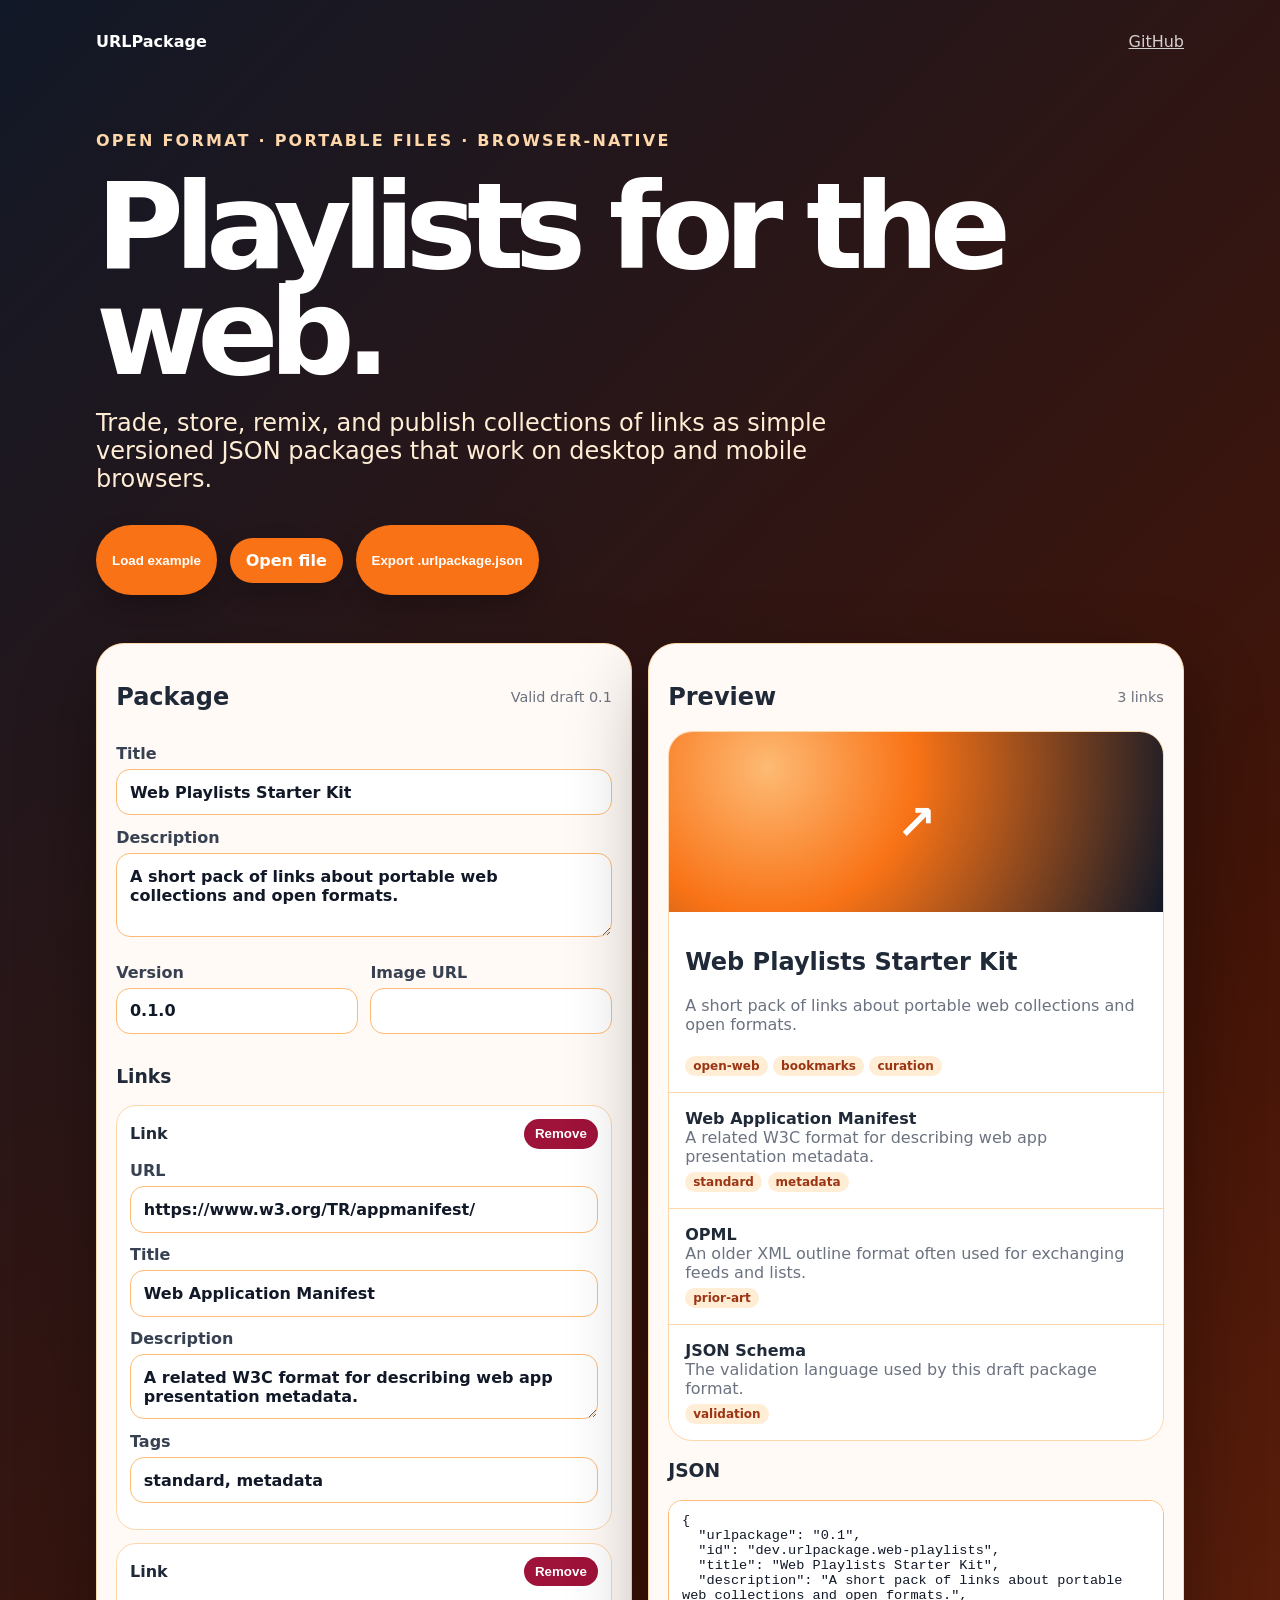
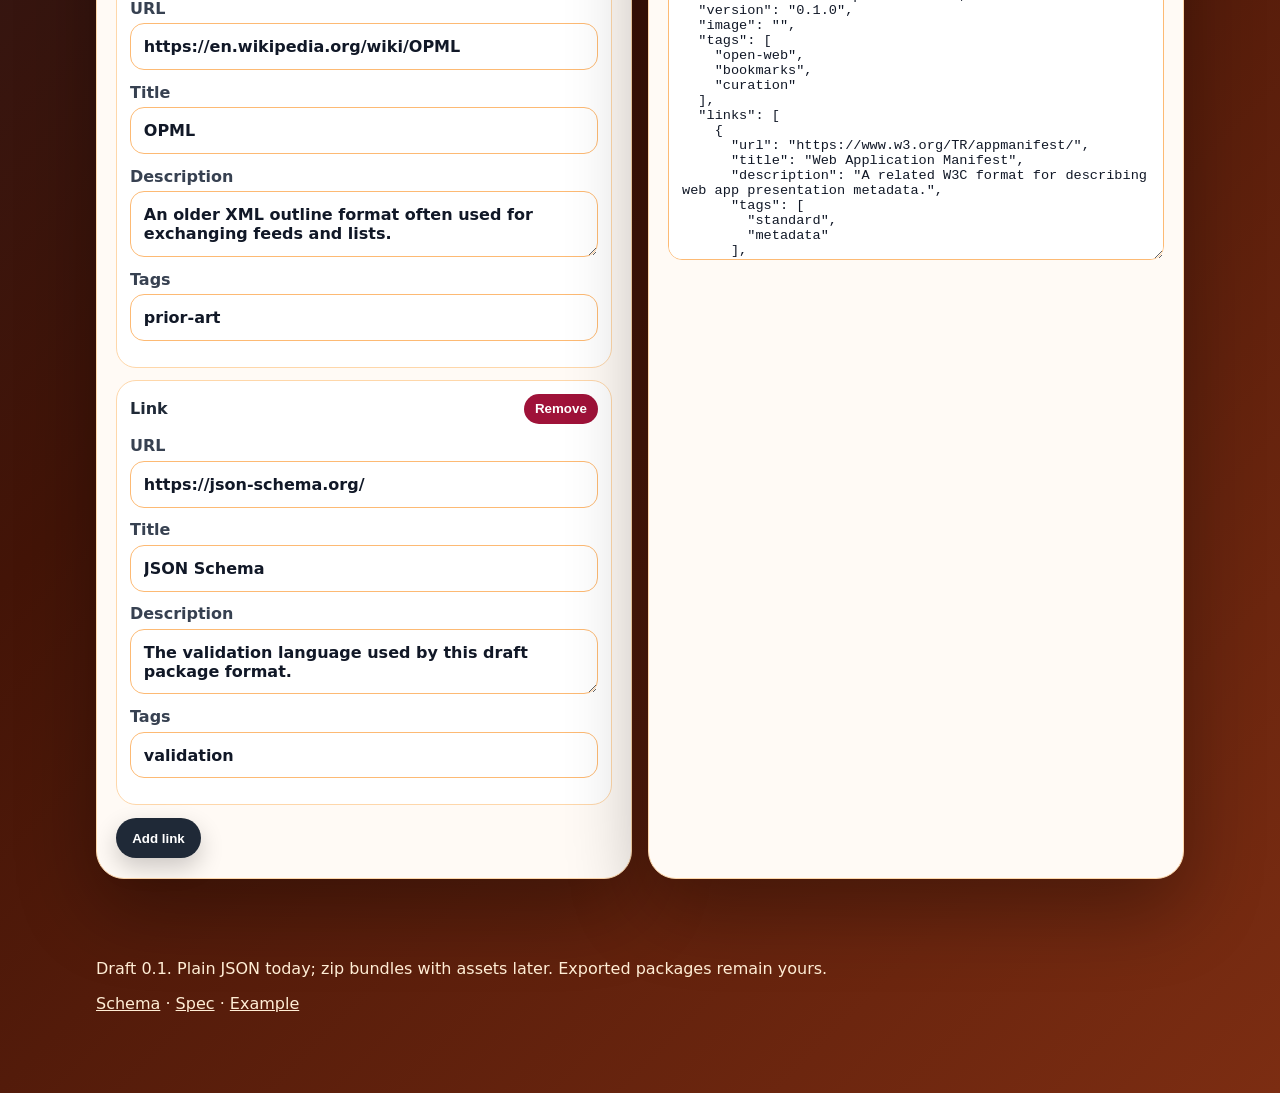
==== src/index.html @ 879f8392 "Create URLPackage reference site" ====
<!doctype html>
<html lang="en">
<head>
  <meta charset="utf-8">
  <meta name="viewport" content="width=device-width, initial-scale=1">
  <meta name="description" content="Create, edit, validate, and export portable URLPackage link collections.">
  <title>URLPackage — playlists for the web</title>
  <link rel="manifest" href="manifest.webmanifest">
  <link rel="stylesheet" href="style.css">
</head>
<body>
  <header class="hero">
    <nav><strong>URLPackage</strong><a href="https://github.com/kfcafe/urlpackage">GitHub</a></nav>
    <p class="eyebrow">Open format · portable files · browser-native</p>
    <h1>Playlists for the web.</h1>
    <p class="lede">Trade, store, remix, and publish collections of links as simple versioned JSON packages that work on desktop and mobile browsers.</p>
    <div class="actions"><button id="load-example">Load example</button><label class="file">Open file <input id="file" type="file" accept=".json,.urlpackage,application/json"></label><button id="download">Export .urlpackage.json</button></div>
  </header>

  <main>
    <section class="panel editor">
      <div class="section-title"><h2>Package</h2><span id="status">Ready</span></div>
      <label>Title<input id="title"></label>
      <label>Description<textarea id="description" rows="3"></textarea></label>
      <div class="grid"><label>Version<input id="version"></label><label>Image URL<input id="image"></label></div>
      <h3>Links</h3>
      <div id="links"></div>
      <button id="add-link" class="secondary">Add link</button>
    </section>

    <section class="panel preview">
      <div class="section-title"><h2>Preview</h2><span id="count"></span></div>
      <article id="preview"></article>
      <h3>JSON</h3>
      <textarea id="json" spellcheck="false"></textarea>
    </section>
  </main>

  <footer>
    <p>Draft 0.1. Plain JSON today; zip bundles with assets later. Exported packages remain yours.</p>
    <p><a href="schema/urlpackage.schema.json">Schema</a> · <a href="docs/spec.md">Spec</a> · <a href="examples/starter.urlpackage.json">Example</a></p>
  </footer>
  <script src="app.js"></script>
</body>
</html>
---- src/style.css ----
:root{color-scheme:light dark;--bg:#111827;--panel:#fff7ed;--ink:#1f2937;--muted:#6b7280;--accent:#f97316;--line:#fed7aa}*{box-sizing:border-box}body{margin:0;font-family:Inter,ui-sans-serif,system-ui,-apple-system,BlinkMacSystemFont,"Segoe UI",sans-serif;background:linear-gradient(135deg,#111827,#431407 55%,#7c2d12);color:white}a{color:inherit}button,.file{border:0;border-radius:999px;background:var(--accent);color:white;padding:.8rem 1rem;font-weight:800;cursor:pointer;box-shadow:0 10px 24px #0003}.secondary{background:#1f2937}.file input{display:none}.hero{max-width:1120px;margin:auto;padding:2rem 1rem 3rem}nav{display:flex;justify-content:space-between;align-items:center;margin-bottom:5rem}nav a{opacity:.8}.eyebrow{color:#fed7aa;text-transform:uppercase;letter-spacing:.14em;font-weight:800}.hero h1{font-size:clamp(3rem,10vw,7.5rem);line-height:.88;margin:.2em 0;letter-spacing:-.08em}.lede{font-size:clamp(1.1rem,2vw,1.5rem);max-width:760px;color:#ffedd5}.actions{display:flex;gap:.8rem;flex-wrap:wrap;margin-top:2rem}main{display:grid;grid-template-columns:minmax(0,1fr) minmax(0,1fr);gap:1rem;max-width:1120px;margin:auto;padding:0 1rem 2rem}.panel{background:#fffaf5;color:var(--ink);border:1px solid var(--line);border-radius:28px;padding:1.2rem;box-shadow:0 30px 80px #0005}.section-title{display:flex;justify-content:space-between;gap:1rem;align-items:center}.section-title span{color:var(--muted);font-size:.9rem}label{display:grid;gap:.35rem;margin:.8rem 0;font-weight:700;color:#374151}input,textarea{width:100%;border:1px solid #fdba74;border-radius:14px;padding:.8rem;background:white;color:#111827;font:inherit}textarea#json{height:360px;font-family:ui-monospace,SFMono-Regular,Menlo,monospace;font-size:.85rem}.grid{display:grid;grid-template-columns:1fr 1fr;gap:.8rem}.link-row{border:1px solid var(--line);border-radius:20px;padding:.8rem;margin:.8rem 0;background:white}.link-row .row-head{display:flex;justify-content:space-between;align-items:center}.remove{background:#9f1239;padding:.45rem .7rem;box-shadow:none}.card{border:1px solid var(--line);background:white;border-radius:24px;overflow:hidden}.cover{height:180px;background:radial-gradient(circle at 20% 20%,#fdba74,#f97316 35%,#111827);display:grid;place-items:center;color:white;font-weight:900;font-size:3rem}.card-body{padding:1rem}.meta{color:var(--muted)}.preview-link{display:block;text-decoration:none;color:inherit;border-top:1px solid var(--line);padding:1rem}.preview-link:hover{background:#fff7ed}.preview-link strong{display:block}.tag{display:inline-block;margin:.35rem .35rem 0 0;padding:.2rem .5rem;border-radius:999px;background:#ffedd5;color:#9a3412;font-size:.75rem;font-weight:800}footer{max-width:1120px;margin:auto;padding:2rem 1rem 4rem;color:#ffedd5}@media(max-width:820px){main{grid-template-columns:1fr}.hero{padding-top:1rem}nav{margin-bottom:3rem}.grid{grid-template-columns:1fr}}
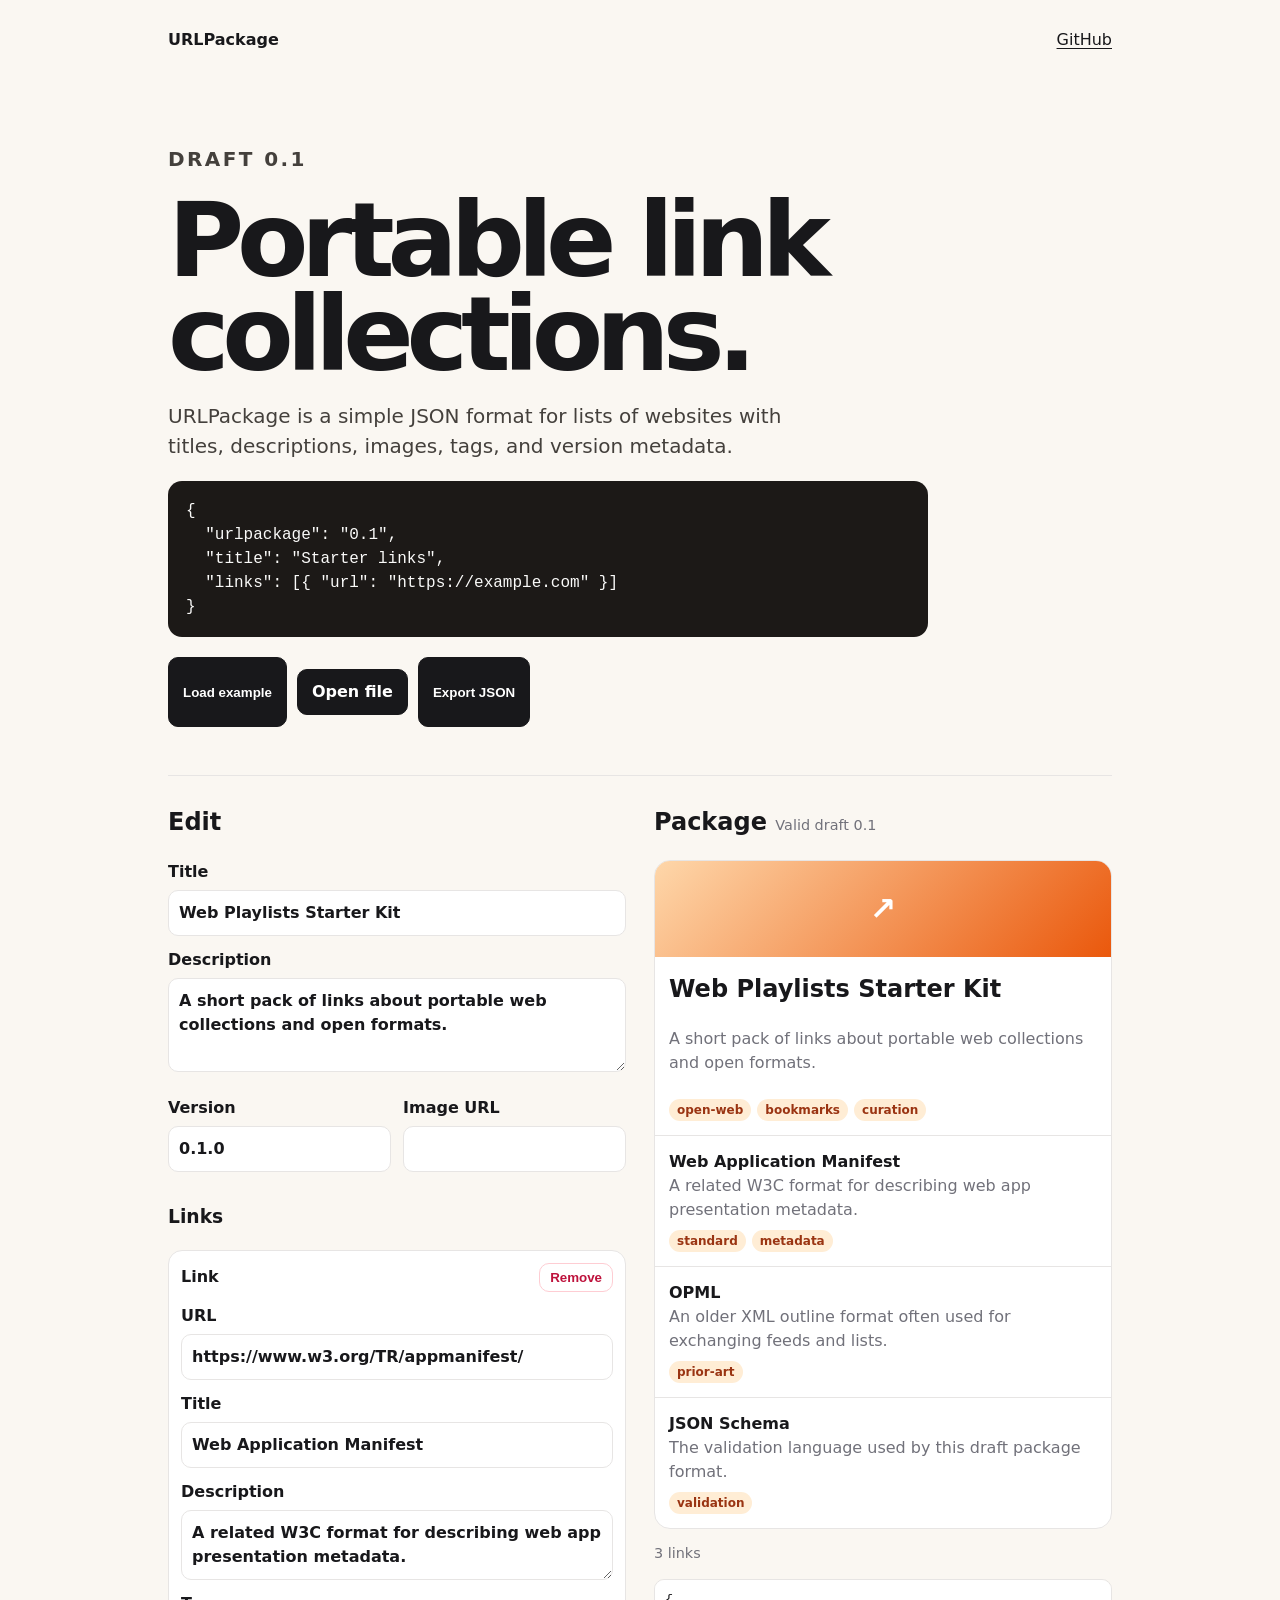
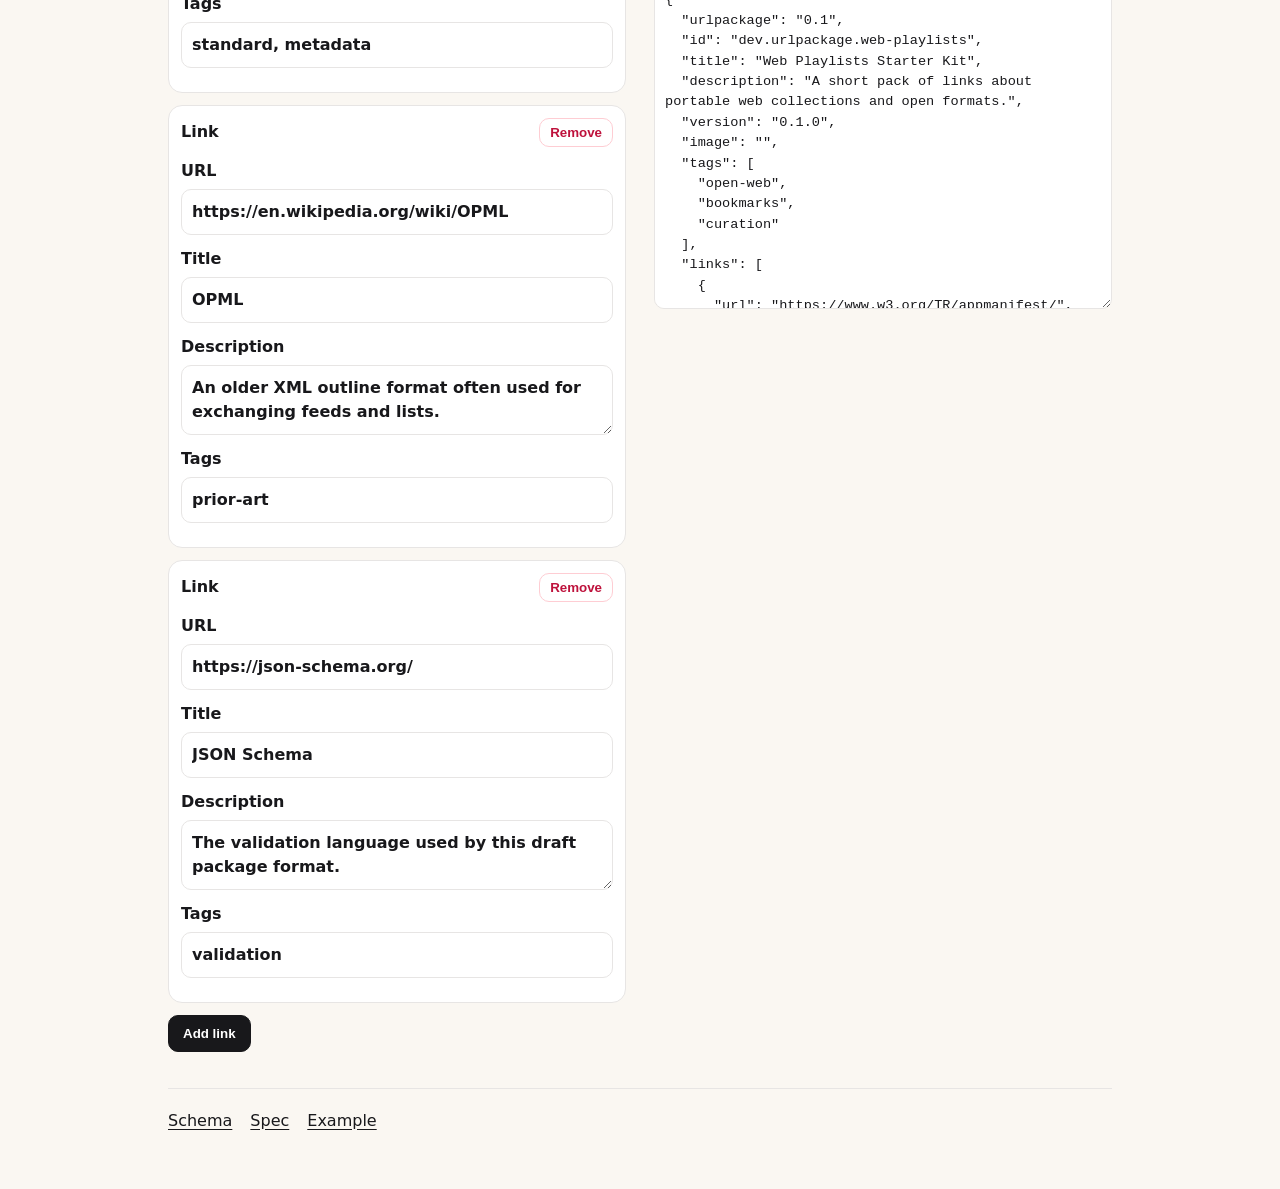
==== commit 9b29258d: "Simplify GitHub Pages site" ====
--- a/src/index.html
+++ b/src/index.html
@@ -3,43 +3,62 @@
 <head>
   <meta charset="utf-8">
   <meta name="viewport" content="width=device-width, initial-scale=1">
-  <meta name="description" content="Create, edit, validate, and export portable URLPackage link collections.">
-  <title>URLPackage — playlists for the web</title>
+  <meta name="description" content="URLPackage is a tiny open format for portable collections of links.">
+  <title>URLPackage</title>
   <link rel="manifest" href="manifest.webmanifest">
   <link rel="stylesheet" href="style.css">
 </head>
 <body>
-  <header class="hero">
-    <nav><strong>URLPackage</strong><a href="https://github.com/kfcafe/urlpackage">GitHub</a></nav>
-    <p class="eyebrow">Open format · portable files · browser-native</p>
-    <h1>Playlists for the web.</h1>
-    <p class="lede">Trade, store, remix, and publish collections of links as simple versioned JSON packages that work on desktop and mobile browsers.</p>
-    <div class="actions"><button id="load-example">Load example</button><label class="file">Open file <input id="file" type="file" accept=".json,.urlpackage,application/json"></label><button id="download">Export .urlpackage.json</button></div>
-  </header>
+  <main>
+    <nav>
+      <strong>URLPackage</strong>
+      <a href="https://github.com/teh33/urlpackage">GitHub</a>
+    </nav>
 
-  <main>
-    <section class="panel editor">
-      <div class="section-title"><h2>Package</h2><span id="status">Ready</span></div>
-      <label>Title<input id="title"></label>
-      <label>Description<textarea id="description" rows="3"></textarea></label>
-      <div class="grid"><label>Version<input id="version"></label><label>Image URL<input id="image"></label></div>
-      <h3>Links</h3>
-      <div id="links"></div>
-      <button id="add-link" class="secondary">Add link</button>
+    <section class="intro">
+      <p class="eyebrow">Draft 0.1</p>
+      <h1>Portable link collections.</h1>
+      <p>URLPackage is a simple JSON format for lists of websites with titles, descriptions, images, tags, and version metadata.</p>
+      <pre>{
+  "urlpackage": "0.1",
+  "title": "Starter links",
+  "links": [{ "url": "https://example.com" }]
+}</pre>
+      <div class="actions">
+        <button id="load-example">Load example</button>
+        <label class="button">Open file <input id="file" type="file" accept=".json,.urlpackage,application/json"></label>
+        <button id="download">Export JSON</button>
+      </div>
     </section>
 
-    <section class="panel preview">
-      <div class="section-title"><h2>Preview</h2><span id="count"></span></div>
-      <article id="preview"></article>
-      <h3>JSON</h3>
-      <textarea id="json" spellcheck="false"></textarea>
+    <section class="tool">
+      <div>
+        <h2>Edit</h2>
+        <label>Title<input id="title"></label>
+        <label>Description<textarea id="description" rows="3"></textarea></label>
+        <div class="split">
+          <label>Version<input id="version"></label>
+          <label>Image URL<input id="image"></label>
+        </div>
+        <h3>Links</h3>
+        <div id="links"></div>
+        <button id="add-link">Add link</button>
+      </div>
+
+      <div>
+        <h2>Package <span id="status">Ready</span></h2>
+        <article id="preview"></article>
+        <p id="count"></p>
+        <textarea id="json" spellcheck="false"></textarea>
+      </div>
     </section>
+
+    <footer>
+      <a href="schema/urlpackage.schema.json">Schema</a>
+      <a href="docs/spec.md">Spec</a>
+      <a href="examples/starter.urlpackage.json">Example</a>
+    </footer>
   </main>
-
-  <footer>
-    <p>Draft 0.1. Plain JSON today; zip bundles with assets later. Exported packages remain yours.</p>
-    <p><a href="schema/urlpackage.schema.json">Schema</a> · <a href="docs/spec.md">Spec</a> · <a href="examples/starter.urlpackage.json">Example</a></p>
-  </footer>
   <script src="app.js"></script>
 </body>
 </html>
--- a/src/style.css
+++ b/src/style.css
@@ -1 +1 @@
-:root{color-scheme:light dark;--bg:#111827;--panel:#fff7ed;--ink:#1f2937;--muted:#6b7280;--accent:#f97316;--line:#fed7aa}*{box-sizing:border-box}body{margin:0;font-family:Inter,ui-sans-serif,system-ui,-apple-system,BlinkMacSystemFont,"Segoe UI",sans-serif;background:linear-gradient(135deg,#111827,#431407 55%,#7c2d12);color:white}a{color:inherit}button,.file{border:0;border-radius:999px;background:var(--accent);color:white;padding:.8rem 1rem;font-weight:800;cursor:pointer;box-shadow:0 10px 24px #0003}.secondary{background:#1f2937}.file input{display:none}.hero{max-width:1120px;margin:auto;padding:2rem 1rem 3rem}nav{display:flex;justify-content:space-between;align-items:center;margin-bottom:5rem}nav a{opacity:.8}.eyebrow{color:#fed7aa;text-transform:uppercase;letter-spacing:.14em;font-weight:800}.hero h1{font-size:clamp(3rem,10vw,7.5rem);line-height:.88;margin:.2em 0;letter-spacing:-.08em}.lede{font-size:clamp(1.1rem,2vw,1.5rem);max-width:760px;color:#ffedd5}.actions{display:flex;gap:.8rem;flex-wrap:wrap;margin-top:2rem}main{display:grid;grid-template-columns:minmax(0,1fr) minmax(0,1fr);gap:1rem;max-width:1120px;margin:auto;padding:0 1rem 2rem}.panel{background:#fffaf5;color:var(--ink);border:1px solid var(--line);border-radius:28px;padding:1.2rem;box-shadow:0 30px 80px #0005}.section-title{display:flex;justify-content:space-between;gap:1rem;align-items:center}.section-title span{color:var(--muted);font-size:.9rem}label{display:grid;gap:.35rem;margin:.8rem 0;font-weight:700;color:#374151}input,textarea{width:100%;border:1px solid #fdba74;border-radius:14px;padding:.8rem;background:white;color:#111827;font:inherit}textarea#json{height:360px;font-family:ui-monospace,SFMono-Regular,Menlo,monospace;font-size:.85rem}.grid{display:grid;grid-template-columns:1fr 1fr;gap:.8rem}.link-row{border:1px solid var(--line);border-radius:20px;padding:.8rem;margin:.8rem 0;background:white}.link-row .row-head{display:flex;justify-content:space-between;align-items:center}.remove{background:#9f1239;padding:.45rem .7rem;box-shadow:none}.card{border:1px solid var(--line);background:white;border-radius:24px;overflow:hidden}.cover{height:180px;background:radial-gradient(circle at 20% 20%,#fdba74,#f97316 35%,#111827);display:grid;place-items:center;color:white;font-weight:900;font-size:3rem}.card-body{padding:1rem}.meta{color:var(--muted)}.preview-link{display:block;text-decoration:none;color:inherit;border-top:1px solid var(--line);padding:1rem}.preview-link:hover{background:#fff7ed}.preview-link strong{display:block}.tag{display:inline-block;margin:.35rem .35rem 0 0;padding:.2rem .5rem;border-radius:999px;background:#ffedd5;color:#9a3412;font-size:.75rem;font-weight:800}footer{max-width:1120px;margin:auto;padding:2rem 1rem 4rem;color:#ffedd5}@media(max-width:820px){main{grid-template-columns:1fr}.hero{padding-top:1rem}nav{margin-bottom:3rem}.grid{grid-template-columns:1fr}}+:root{color-scheme:light dark;--bg:#faf7f2;--ink:#18181b;--muted:#71717a;--line:#e7e5e4;--accent:#ea580c}*{box-sizing:border-box}body{margin:0;background:var(--bg);color:var(--ink);font:16px/1.5 ui-sans-serif,system-ui,-apple-system,BlinkMacSystemFont,"Segoe UI",sans-serif}main{max-width:980px;margin:0 auto;padding:28px 18px 56px}nav,footer{display:flex;justify-content:space-between;gap:18px;align-items:center}a{color:inherit;text-underline-offset:3px}.intro{padding:72px 0 48px;max-width:760px}.eyebrow{color:var(--accent);font-weight:700;text-transform:uppercase;letter-spacing:.12em;font-size:.78rem}h1{font-size:clamp(3rem,9vw,6.5rem);line-height:.9;letter-spacing:-.07em;margin:0 0 20px}h2{margin-top:0}h2 span,#count{color:var(--muted);font-size:.9rem;font-weight:400}.intro p{font-size:1.25rem;color:#44403c;max-width:620px}pre{background:#1c1917;color:#fafaf9;border-radius:14px;padding:18px;overflow:auto}.actions{display:flex;flex-wrap:wrap;gap:10px;margin-top:20px}button,.button{border:1px solid var(--ink);background:var(--ink);color:white;border-radius:10px;padding:10px 14px;font-weight:700;cursor:pointer}.button input{display:none}.tool{display:grid;grid-template-columns:1fr 1fr;gap:28px;border-top:1px solid var(--line);padding-top:28px}label{display:grid;gap:6px;margin:12px 0;font-weight:650}input,textarea{width:100%;border:1px solid var(--line);border-radius:10px;padding:10px;background:white;color:var(--ink);font:inherit}textarea#json{height:330px;font-family:ui-monospace,SFMono-Regular,Menlo,monospace;font-size:.85rem}.split{display:grid;grid-template-columns:1fr 1fr;gap:12px}.link-row{border:1px solid var(--line);border-radius:14px;padding:12px;margin:12px 0;background:white}.row-head{display:flex;justify-content:space-between;align-items:center}.remove{background:white;color:#be123c;border-color:#fecdd3;padding:6px 10px}.card{border:1px solid var(--line);border-radius:16px;background:white;overflow:hidden}.cover{height:96px;background:linear-gradient(135deg,#fed7aa,#ea580c);display:grid;place-items:center;color:white;font-size:2rem;font-weight:900}.card-body,.preview-link{padding:14px}.preview-link{display:block;border-top:1px solid var(--line);color:inherit;text-decoration:none}.preview-link:hover{background:#fff7ed}.preview-link strong{display:block}.meta{color:var(--muted)}.tag{display:inline-block;margin:8px 6px 0 0;padding:2px 8px;border-radius:999px;background:#ffedd5;color:#9a3412;font-size:.75rem;font-weight:700}footer{border-top:1px solid var(--line);margin-top:36px;padding-top:20px;justify-content:flex-start}@media(max-width:760px){.tool,.split{grid-template-columns:1fr}.intro{padding:48px 0 32px}}
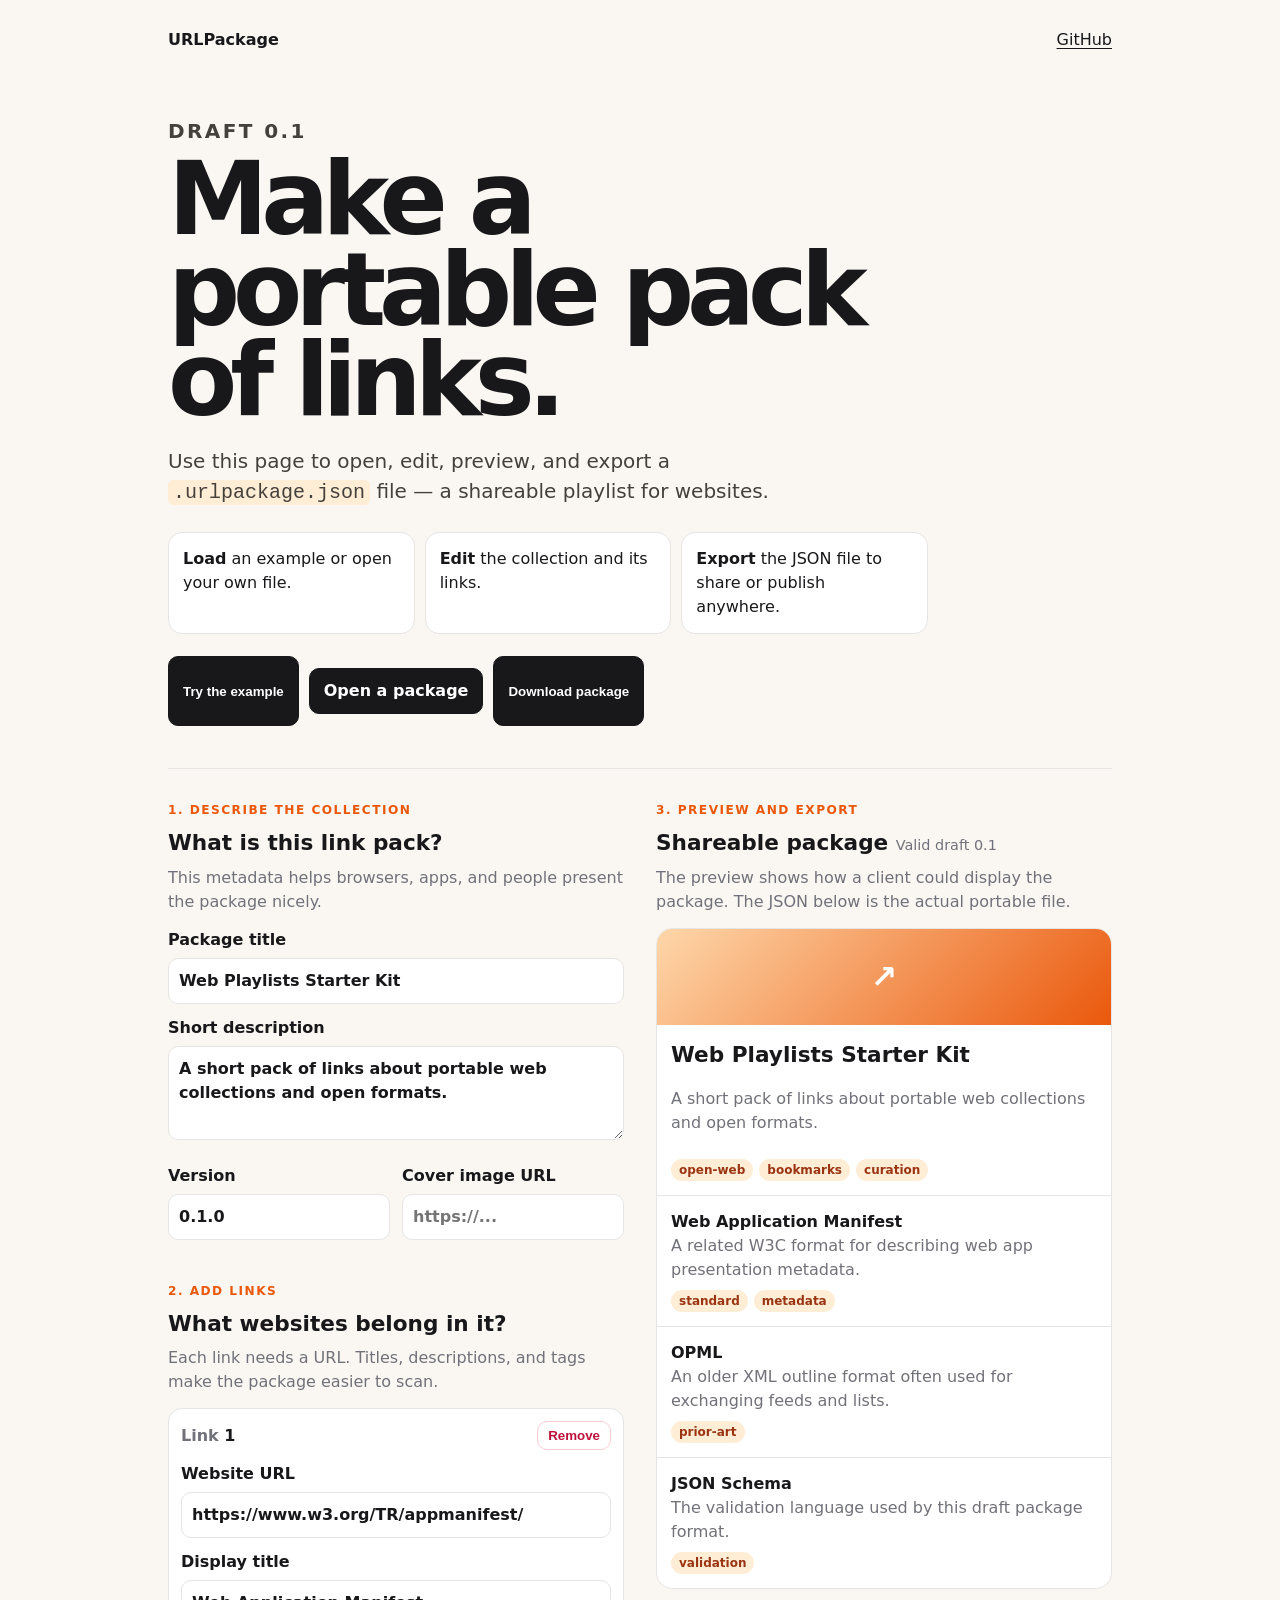
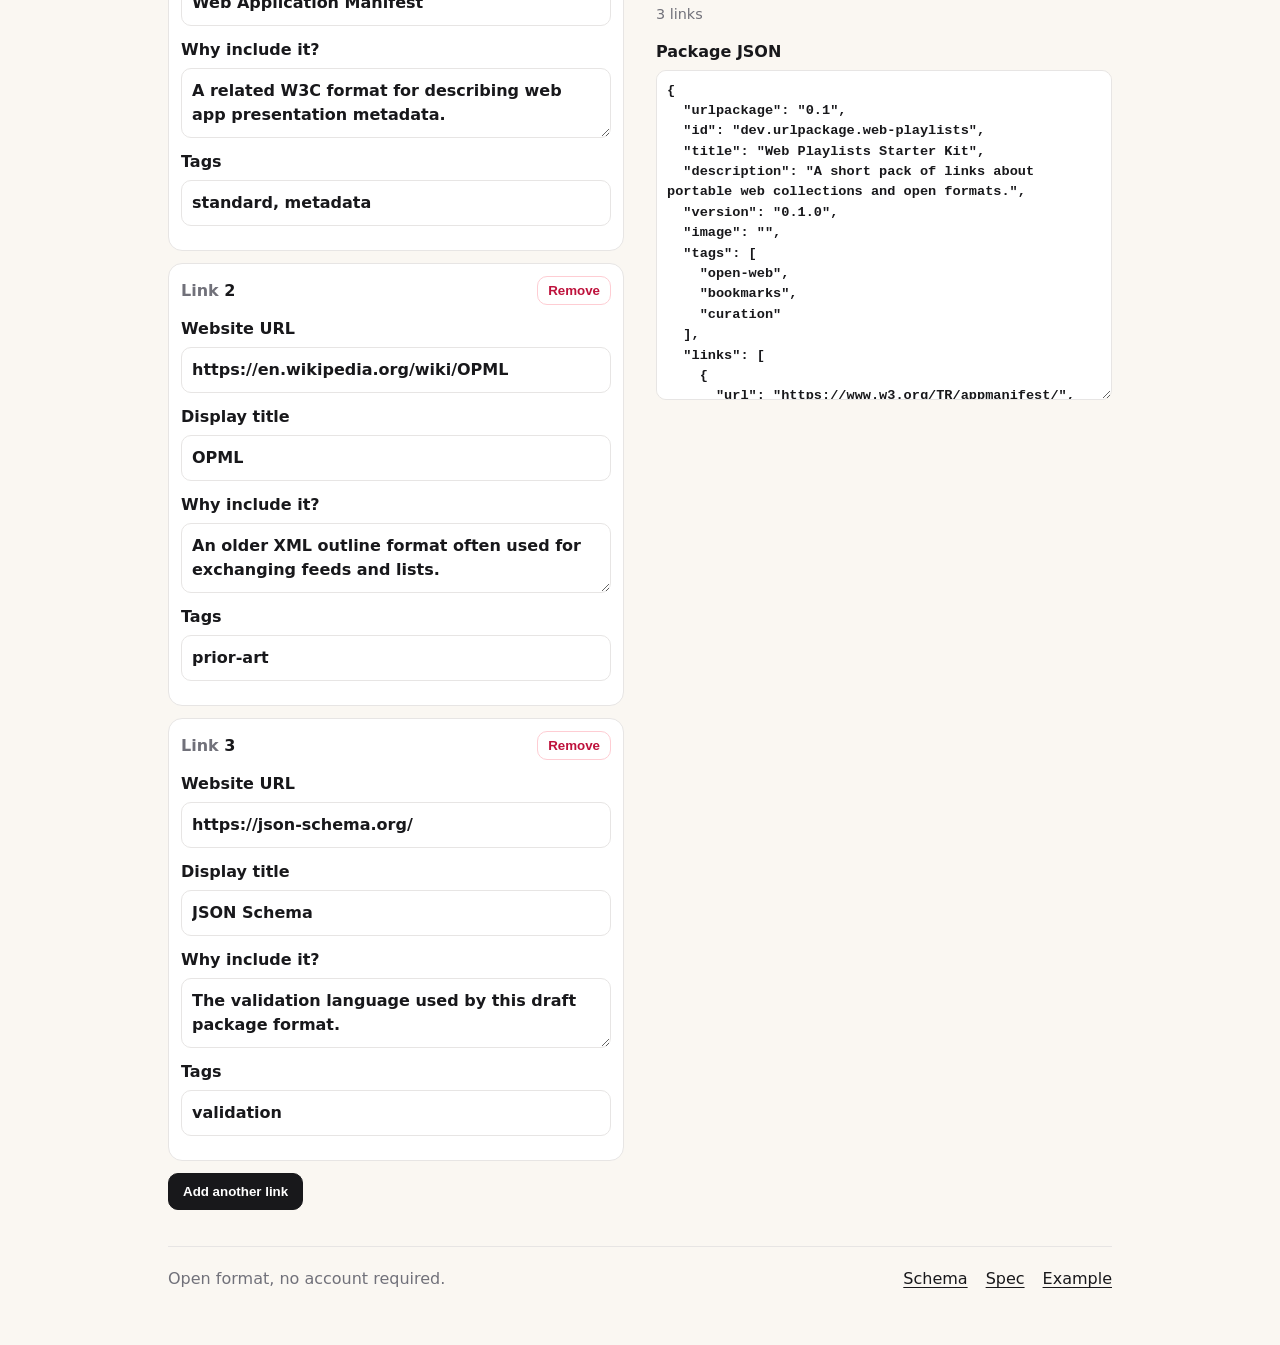
==== commit 08673a99: "Clarify URLPackage page flow" ====
--- a/src/index.html
+++ b/src/index.html
@@ -17,43 +17,51 @@
 
     <section class="intro">
       <p class="eyebrow">Draft 0.1</p>
-      <h1>Portable link collections.</h1>
-      <p>URLPackage is a simple JSON format for lists of websites with titles, descriptions, images, tags, and version metadata.</p>
-      <pre>{
-  "urlpackage": "0.1",
-  "title": "Starter links",
-  "links": [{ "url": "https://example.com" }]
-}</pre>
-      <div class="actions">
-        <button id="load-example">Load example</button>
-        <label class="button">Open file <input id="file" type="file" accept=".json,.urlpackage,application/json"></label>
-        <button id="download">Export JSON</button>
+      <h1>Make a portable pack of links.</h1>
+      <p>Use this page to open, edit, preview, and export a <code>.urlpackage.json</code> file — a shareable playlist for websites.</p>
+      <ol class="steps">
+        <li><strong>Load</strong> an example or open your own file.</li>
+        <li><strong>Edit</strong> the collection and its links.</li>
+        <li><strong>Export</strong> the JSON file to share or publish anywhere.</li>
+      </ol>
+      <div class="actions" aria-label="Start using URLPackage">
+        <button id="load-example">Try the example</button>
+        <label class="button">Open a package <input id="file" type="file" accept=".json,.urlpackage,application/json"></label>
+        <button id="download">Download package</button>
       </div>
     </section>
 
-    <section class="tool">
+    <section class="tool" aria-label="URLPackage editor">
       <div>
-        <h2>Edit</h2>
-        <label>Title<input id="title"></label>
-        <label>Description<textarea id="description" rows="3"></textarea></label>
+        <p class="eyebrow">1. Describe the collection</p>
+        <h2>What is this link pack?</h2>
+        <p class="hint">This metadata helps browsers, apps, and people present the package nicely.</p>
+        <label>Package title<input id="title" placeholder="My research links"></label>
+        <label>Short description<textarea id="description" rows="3" placeholder="A curated set of links about..."></textarea></label>
         <div class="split">
-          <label>Version<input id="version"></label>
-          <label>Image URL<input id="image"></label>
+          <label>Version<input id="version" placeholder="0.1.0"></label>
+          <label>Cover image URL<input id="image" placeholder="https://..."></label>
         </div>
-        <h3>Links</h3>
+
+        <p class="eyebrow step-label">2. Add links</p>
+        <h2>What websites belong in it?</h2>
+        <p class="hint">Each link needs a URL. Titles, descriptions, and tags make the package easier to scan.</p>
         <div id="links"></div>
-        <button id="add-link">Add link</button>
+        <button id="add-link">Add another link</button>
       </div>
 
       <div>
-        <h2>Package <span id="status">Ready</span></h2>
+        <p class="eyebrow">3. Preview and export</p>
+        <h2>Shareable package <span id="status">Ready</span></h2>
+        <p class="hint">The preview shows how a client could display the package. The JSON below is the actual portable file.</p>
         <article id="preview"></article>
         <p id="count"></p>
-        <textarea id="json" spellcheck="false"></textarea>
+        <label>Package JSON<textarea id="json" spellcheck="false"></textarea></label>
       </div>
     </section>
 
     <footer>
+      <span>Open format, no account required.</span>
       <a href="schema/urlpackage.schema.json">Schema</a>
       <a href="docs/spec.md">Spec</a>
       <a href="examples/starter.urlpackage.json">Example</a>
--- a/src/style.css
+++ b/src/style.css
@@ -1 +1 @@
-:root{color-scheme:light dark;--bg:#faf7f2;--ink:#18181b;--muted:#71717a;--line:#e7e5e4;--accent:#ea580c}*{box-sizing:border-box}body{margin:0;background:var(--bg);color:var(--ink);font:16px/1.5 ui-sans-serif,system-ui,-apple-system,BlinkMacSystemFont,"Segoe UI",sans-serif}main{max-width:980px;margin:0 auto;padding:28px 18px 56px}nav,footer{display:flex;justify-content:space-between;gap:18px;align-items:center}a{color:inherit;text-underline-offset:3px}.intro{padding:72px 0 48px;max-width:760px}.eyebrow{color:var(--accent);font-weight:700;text-transform:uppercase;letter-spacing:.12em;font-size:.78rem}h1{font-size:clamp(3rem,9vw,6.5rem);line-height:.9;letter-spacing:-.07em;margin:0 0 20px}h2{margin-top:0}h2 span,#count{color:var(--muted);font-size:.9rem;font-weight:400}.intro p{font-size:1.25rem;color:#44403c;max-width:620px}pre{background:#1c1917;color:#fafaf9;border-radius:14px;padding:18px;overflow:auto}.actions{display:flex;flex-wrap:wrap;gap:10px;margin-top:20px}button,.button{border:1px solid var(--ink);background:var(--ink);color:white;border-radius:10px;padding:10px 14px;font-weight:700;cursor:pointer}.button input{display:none}.tool{display:grid;grid-template-columns:1fr 1fr;gap:28px;border-top:1px solid var(--line);padding-top:28px}label{display:grid;gap:6px;margin:12px 0;font-weight:650}input,textarea{width:100%;border:1px solid var(--line);border-radius:10px;padding:10px;background:white;color:var(--ink);font:inherit}textarea#json{height:330px;font-family:ui-monospace,SFMono-Regular,Menlo,monospace;font-size:.85rem}.split{display:grid;grid-template-columns:1fr 1fr;gap:12px}.link-row{border:1px solid var(--line);border-radius:14px;padding:12px;margin:12px 0;background:white}.row-head{display:flex;justify-content:space-between;align-items:center}.remove{background:white;color:#be123c;border-color:#fecdd3;padding:6px 10px}.card{border:1px solid var(--line);border-radius:16px;background:white;overflow:hidden}.cover{height:96px;background:linear-gradient(135deg,#fed7aa,#ea580c);display:grid;place-items:center;color:white;font-size:2rem;font-weight:900}.card-body,.preview-link{padding:14px}.preview-link{display:block;border-top:1px solid var(--line);color:inherit;text-decoration:none}.preview-link:hover{background:#fff7ed}.preview-link strong{display:block}.meta{color:var(--muted)}.tag{display:inline-block;margin:8px 6px 0 0;padding:2px 8px;border-radius:999px;background:#ffedd5;color:#9a3412;font-size:.75rem;font-weight:700}footer{border-top:1px solid var(--line);margin-top:36px;padding-top:20px;justify-content:flex-start}@media(max-width:760px){.tool,.split{grid-template-columns:1fr}.intro{padding:48px 0 32px}}+:root{color-scheme:light dark;--bg:#faf7f2;--ink:#18181b;--muted:#71717a;--line:#e7e5e4;--accent:#ea580c;--soft:#fff7ed}*{box-sizing:border-box}body{margin:0;background:var(--bg);color:var(--ink);font:16px/1.5 ui-sans-serif,system-ui,-apple-system,BlinkMacSystemFont,"Segoe UI",sans-serif}main{max-width:980px;margin:0 auto;padding:28px 18px 56px}nav,footer{display:flex;gap:18px;align-items:center}nav{justify-content:space-between}a{color:inherit;text-underline-offset:3px}code{background:#ffedd5;border-radius:5px;padding:1px 5px}.intro{padding:64px 0 42px;max-width:760px}.eyebrow{color:var(--accent);font-weight:800;text-transform:uppercase;letter-spacing:.12em;font-size:.76rem;margin:0 0 8px}h1{font-size:clamp(3rem,9vw,6.3rem);line-height:.9;letter-spacing:-.07em;margin:0 0 20px}h2{margin:0 0 6px;font-size:1.35rem}h2 span,#count{color:var(--muted);font-size:.9rem;font-weight:400}.intro>p{font-size:1.25rem;color:#44403c;max-width:660px}.steps{display:grid;grid-template-columns:repeat(3,1fr);gap:10px;margin:24px 0 0;padding:0;list-style:none}.steps li{border:1px solid var(--line);border-radius:14px;background:white;padding:14px}.hint{color:var(--muted);margin:0 0 14px}.actions{display:flex;flex-wrap:wrap;gap:10px;margin-top:22px}button,.button{border:1px solid var(--ink);background:var(--ink);color:white;border-radius:10px;padding:10px 14px;font-weight:750;cursor:pointer}.button input{display:none}.tool{display:grid;grid-template-columns:1fr 1fr;gap:32px;border-top:1px solid var(--line);padding-top:32px}.step-label{margin-top:30px}label{display:grid;gap:6px;margin:12px 0;font-weight:650}input,textarea{width:100%;border:1px solid var(--line);border-radius:10px;padding:10px;background:white;color:var(--ink);font:inherit}input:focus,textarea:focus,button:focus-visible,.button:focus-within{outline:3px solid #fed7aa;outline-offset:2px}textarea#json{height:330px;font-family:ui-monospace,SFMono-Regular,Menlo,monospace;font-size:.85rem}.split{display:grid;grid-template-columns:1fr 1fr;gap:12px}.link-row{border:1px solid var(--line);border-radius:14px;padding:12px;margin:12px 0;background:white}.row-head{display:flex;justify-content:space-between;align-items:center}.row-head strong::before{content:"Link ";color:var(--muted);font-weight:600}.remove{background:white;color:#be123c;border-color:#fecdd3;padding:6px 10px}.card{border:1px solid var(--line);border-radius:16px;background:white;overflow:hidden}.cover{height:96px;background:linear-gradient(135deg,#fed7aa,#ea580c);display:grid;place-items:center;color:white;font-size:2rem;font-weight:900}.card-body,.preview-link{padding:14px}.preview-link{display:block;border-top:1px solid var(--line);color:inherit;text-decoration:none}.preview-link:hover{background:var(--soft)}.preview-link strong{display:block}.meta{color:var(--muted)}.tag{display:inline-block;margin:8px 6px 0 0;padding:2px 8px;border-radius:999px;background:#ffedd5;color:#9a3412;font-size:.75rem;font-weight:700}footer{border-top:1px solid var(--line);margin-top:36px;padding-top:20px;flex-wrap:wrap}footer span{color:var(--muted);margin-right:auto}@media(max-width:760px){.tool,.split,.steps{grid-template-columns:1fr}.intro{padding:48px 0 32px}}
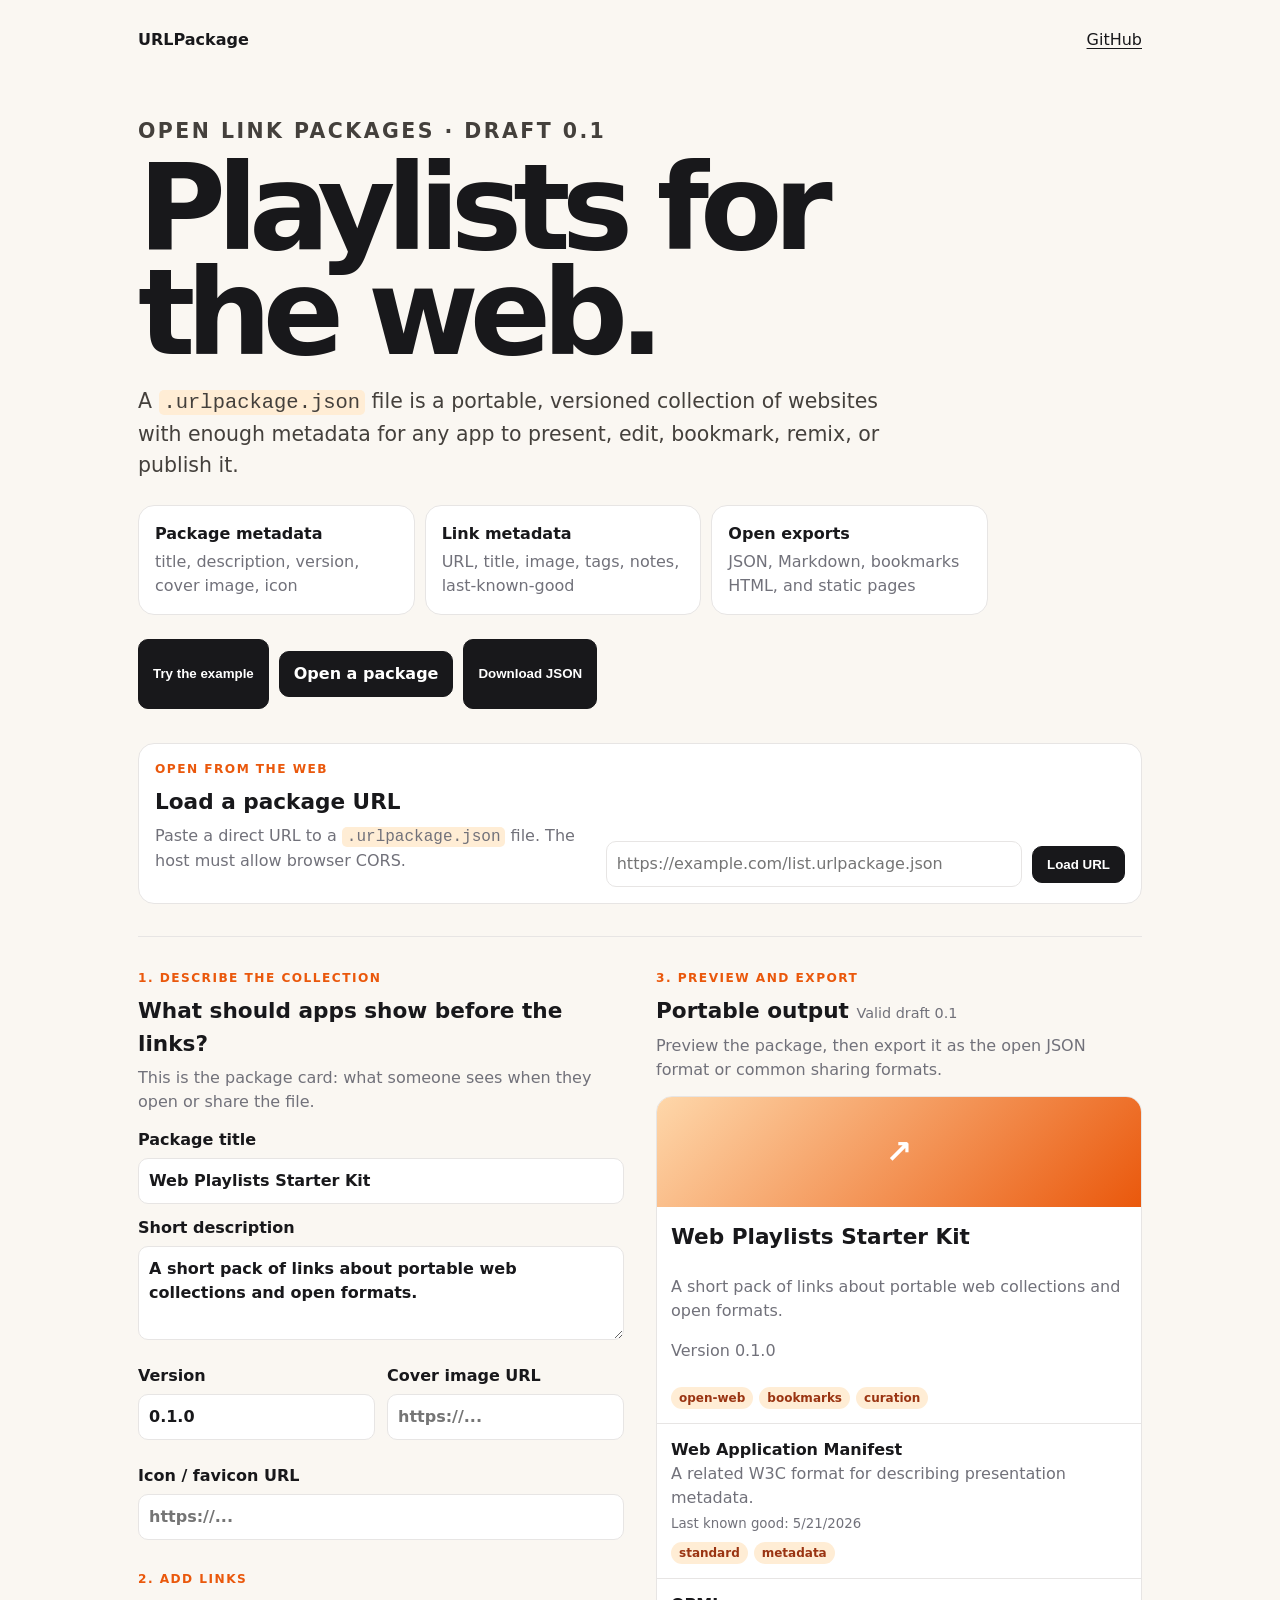
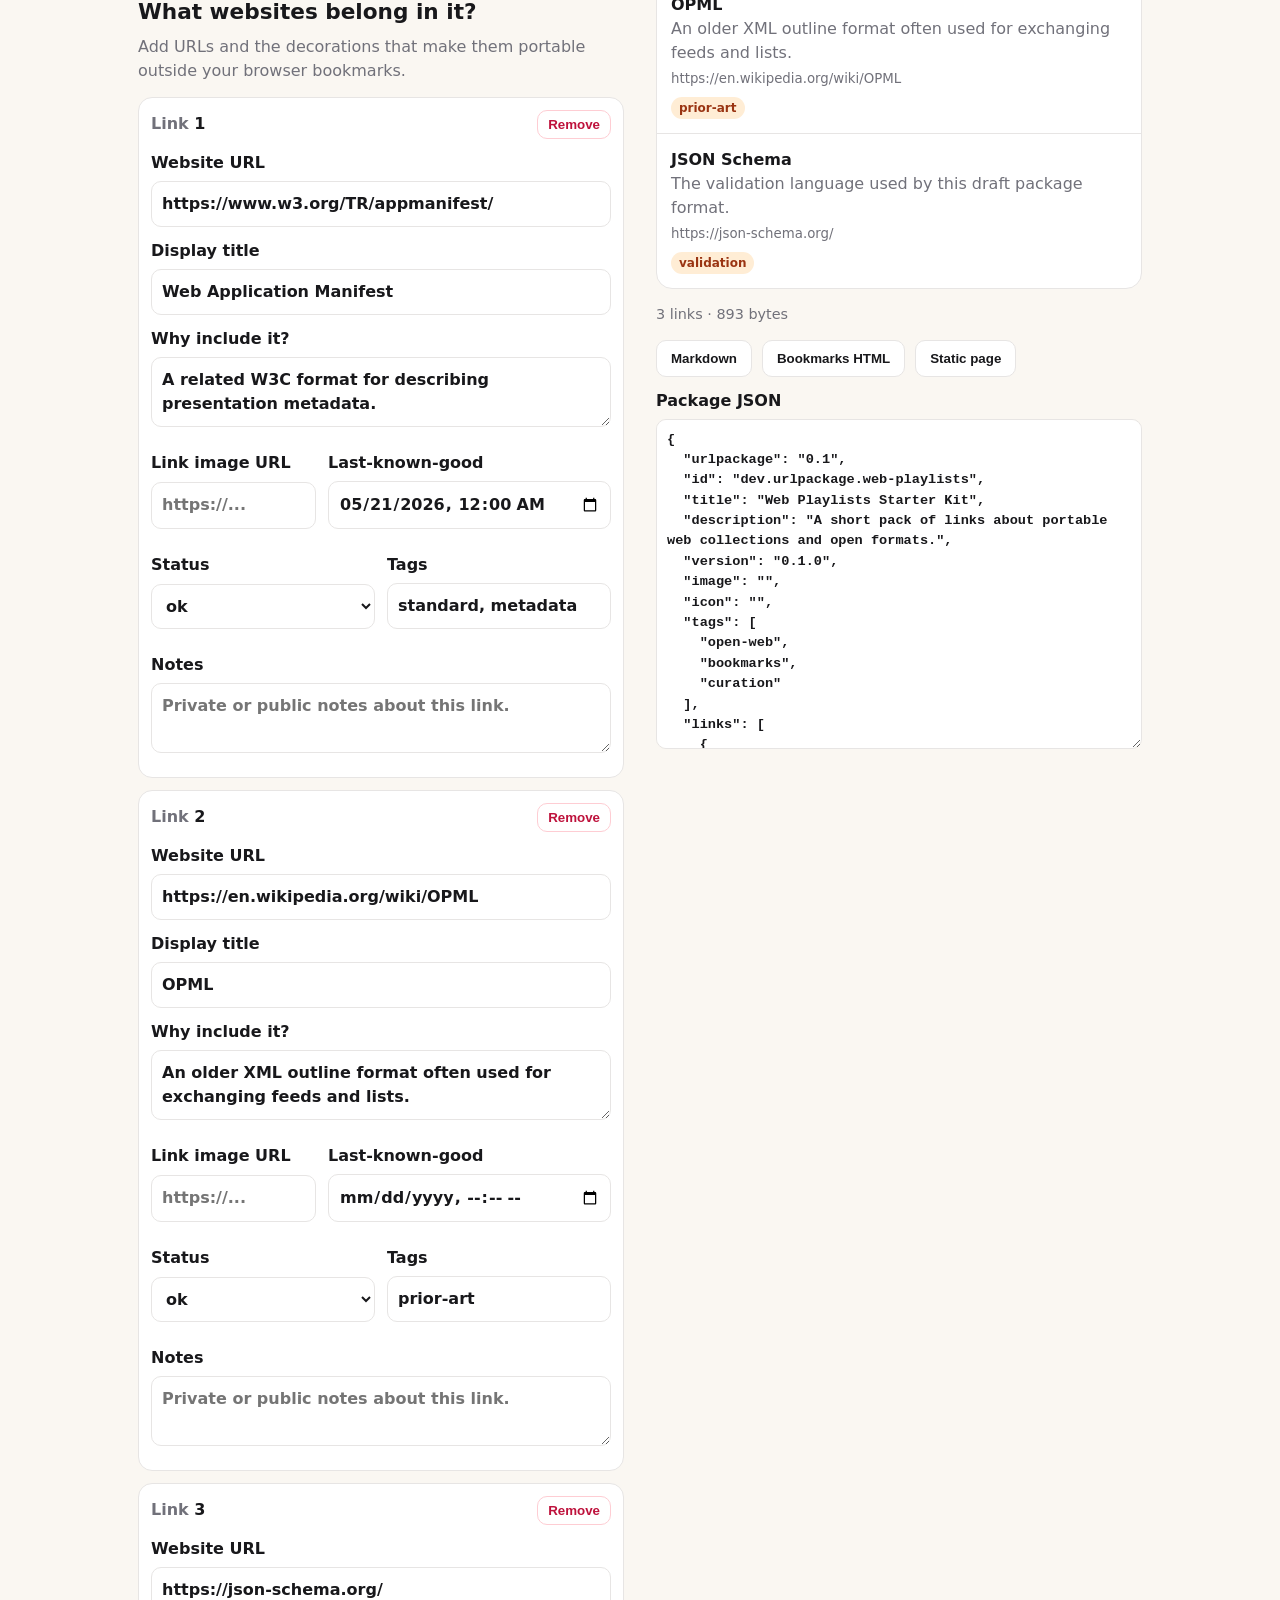
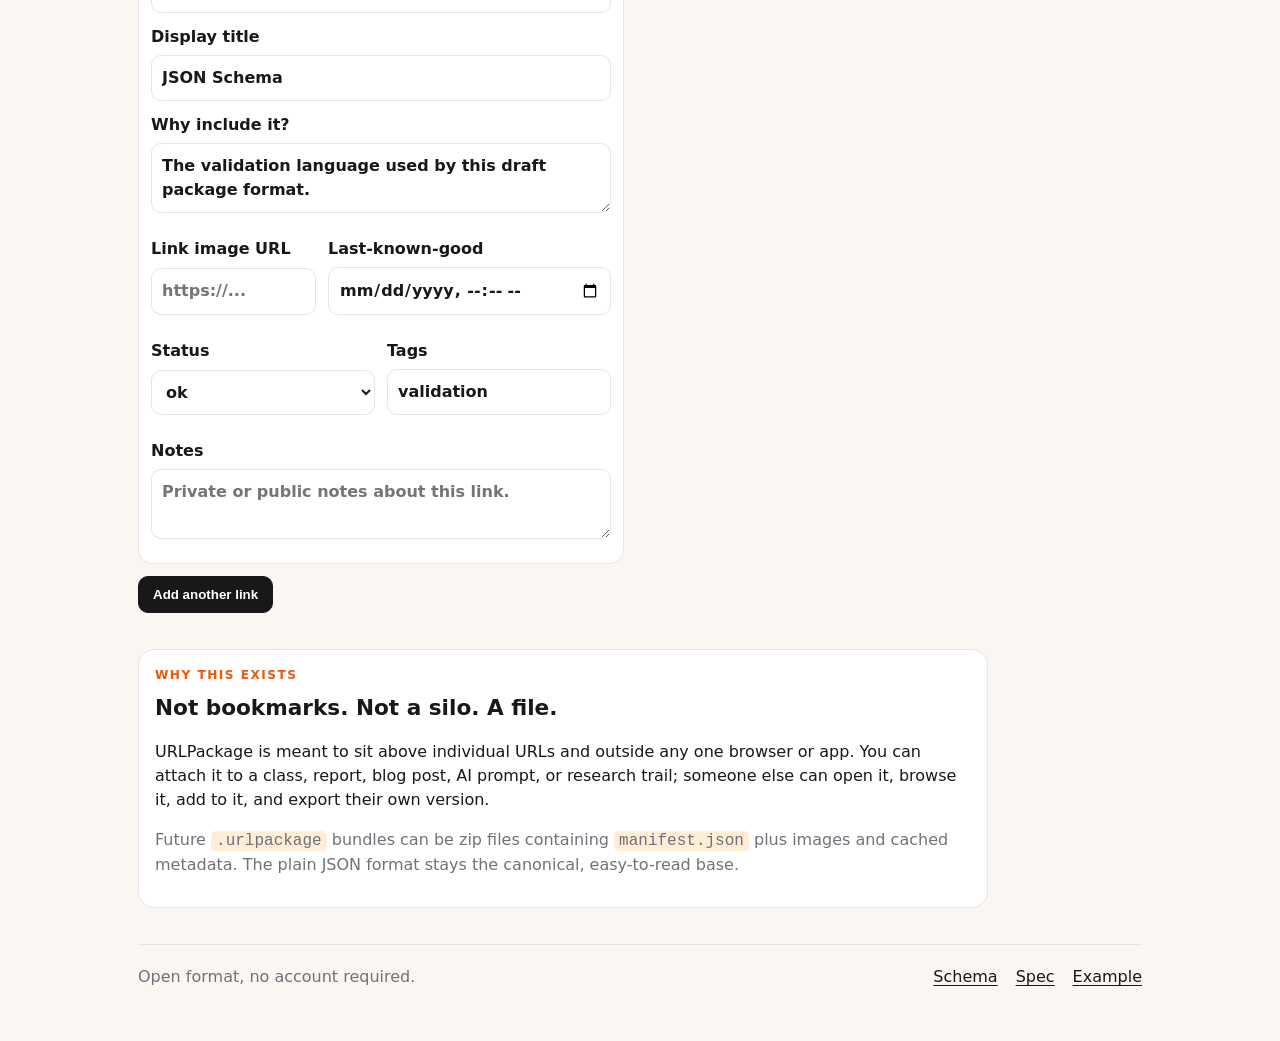
==== commit 48f50f41: "Complete URLPackage page vision" ====
--- a/src/index.html
+++ b/src/index.html
@@ -3,61 +3,80 @@
 <head>
   <meta charset="utf-8">
   <meta name="viewport" content="width=device-width, initial-scale=1">
-  <meta name="description" content="URLPackage is a tiny open format for portable collections of links.">
+  <meta name="description" content="URLPackage is an open format and browser tool for portable collections of links.">
   <title>URLPackage</title>
   <link rel="manifest" href="manifest.webmanifest">
   <link rel="stylesheet" href="style.css">
 </head>
 <body>
   <main>
-    <nav>
-      <strong>URLPackage</strong>
-      <a href="https://github.com/teh33/urlpackage">GitHub</a>
-    </nav>
+    <nav><strong>URLPackage</strong><a href="https://github.com/teh33/urlpackage">GitHub</a></nav>
 
     <section class="intro">
-      <p class="eyebrow">Draft 0.1</p>
-      <h1>Make a portable pack of links.</h1>
-      <p>Use this page to open, edit, preview, and export a <code>.urlpackage.json</code> file — a shareable playlist for websites.</p>
-      <ol class="steps">
-        <li><strong>Load</strong> an example or open your own file.</li>
-        <li><strong>Edit</strong> the collection and its links.</li>
-        <li><strong>Export</strong> the JSON file to share or publish anywhere.</li>
-      </ol>
+      <p class="eyebrow">Open link packages · draft 0.1</p>
+      <h1>Playlists for the web.</h1>
+      <p>A <code>.urlpackage.json</code> file is a portable, versioned collection of websites with enough metadata for any app to present, edit, bookmark, remix, or publish it.</p>
+      <div class="explain">
+        <div><strong>Package metadata</strong><span>title, description, version, cover image, icon</span></div>
+        <div><strong>Link metadata</strong><span>URL, title, image, tags, notes, last-known-good</span></div>
+        <div><strong>Open exports</strong><span>JSON, Markdown, bookmarks HTML, and static pages</span></div>
+      </div>
       <div class="actions" aria-label="Start using URLPackage">
         <button id="load-example">Try the example</button>
         <label class="button">Open a package <input id="file" type="file" accept=".json,.urlpackage,application/json"></label>
-        <button id="download">Download package</button>
+        <button id="download-json">Download JSON</button>
       </div>
+    </section>
+
+    <section class="open-url">
+      <div>
+        <p class="eyebrow">Open from the web</p>
+        <h2>Load a package URL</h2>
+        <p class="hint">Paste a direct URL to a <code>.urlpackage.json</code> file. The host must allow browser CORS.</p>
+      </div>
+      <div class="url-loader"><input id="package-url" placeholder="https://example.com/list.urlpackage.json"><button id="load-url">Load URL</button></div>
     </section>
 
     <section class="tool" aria-label="URLPackage editor">
       <div>
         <p class="eyebrow">1. Describe the collection</p>
-        <h2>What is this link pack?</h2>
-        <p class="hint">This metadata helps browsers, apps, and people present the package nicely.</p>
-        <label>Package title<input id="title" placeholder="My research links"></label>
+        <h2>What should apps show before the links?</h2>
+        <p class="hint">This is the package card: what someone sees when they open or share the file.</p>
+        <label>Package title<input id="title" placeholder="Tokyo coffee guide"></label>
         <label>Short description<textarea id="description" rows="3" placeholder="A curated set of links about..."></textarea></label>
         <div class="split">
           <label>Version<input id="version" placeholder="0.1.0"></label>
           <label>Cover image URL<input id="image" placeholder="https://..."></label>
         </div>
+        <label>Icon / favicon URL<input id="icon" placeholder="https://..."></label>
 
         <p class="eyebrow step-label">2. Add links</p>
         <h2>What websites belong in it?</h2>
-        <p class="hint">Each link needs a URL. Titles, descriptions, and tags make the package easier to scan.</p>
+        <p class="hint">Add URLs and the decorations that make them portable outside your browser bookmarks.</p>
         <div id="links"></div>
         <button id="add-link">Add another link</button>
       </div>
 
       <div>
         <p class="eyebrow">3. Preview and export</p>
-        <h2>Shareable package <span id="status">Ready</span></h2>
-        <p class="hint">The preview shows how a client could display the package. The JSON below is the actual portable file.</p>
+        <h2>Portable output <span id="status">Ready</span></h2>
+        <p class="hint">Preview the package, then export it as the open JSON format or common sharing formats.</p>
         <article id="preview"></article>
         <p id="count"></p>
+        <div class="export-grid">
+          <button id="download-markdown">Markdown</button>
+          <button id="download-bookmarks">Bookmarks HTML</button>
+          <button id="download-page">Static page</button>
+        </div>
         <label>Package JSON<textarea id="json" spellcheck="false"></textarea></label>
       </div>
+    </section>
+
+    <section class="vision">
+      <p class="eyebrow">Why this exists</p>
+      <h2>Not bookmarks. Not a silo. A file.</h2>
+      <p>URLPackage is meant to sit above individual URLs and outside any one browser or app. You can attach it to a class, report, blog post, AI prompt, or research trail; someone else can open it, browse it, add to it, and export their own version.</p>
+      <p class="hint">Future <code>.urlpackage</code> bundles can be zip files containing <code>manifest.json</code> plus images and cached metadata. The plain JSON format stays the canonical, easy-to-read base.</p>
     </section>
 
     <footer>
--- a/src/style.css
+++ b/src/style.css
@@ -1 +1 @@
-:root{color-scheme:light dark;--bg:#faf7f2;--ink:#18181b;--muted:#71717a;--line:#e7e5e4;--accent:#ea580c;--soft:#fff7ed}*{box-sizing:border-box}body{margin:0;background:var(--bg);color:var(--ink);font:16px/1.5 ui-sans-serif,system-ui,-apple-system,BlinkMacSystemFont,"Segoe UI",sans-serif}main{max-width:980px;margin:0 auto;padding:28px 18px 56px}nav,footer{display:flex;gap:18px;align-items:center}nav{justify-content:space-between}a{color:inherit;text-underline-offset:3px}code{background:#ffedd5;border-radius:5px;padding:1px 5px}.intro{padding:64px 0 42px;max-width:760px}.eyebrow{color:var(--accent);font-weight:800;text-transform:uppercase;letter-spacing:.12em;font-size:.76rem;margin:0 0 8px}h1{font-size:clamp(3rem,9vw,6.3rem);line-height:.9;letter-spacing:-.07em;margin:0 0 20px}h2{margin:0 0 6px;font-size:1.35rem}h2 span,#count{color:var(--muted);font-size:.9rem;font-weight:400}.intro>p{font-size:1.25rem;color:#44403c;max-width:660px}.steps{display:grid;grid-template-columns:repeat(3,1fr);gap:10px;margin:24px 0 0;padding:0;list-style:none}.steps li{border:1px solid var(--line);border-radius:14px;background:white;padding:14px}.hint{color:var(--muted);margin:0 0 14px}.actions{display:flex;flex-wrap:wrap;gap:10px;margin-top:22px}button,.button{border:1px solid var(--ink);background:var(--ink);color:white;border-radius:10px;padding:10px 14px;font-weight:750;cursor:pointer}.button input{display:none}.tool{display:grid;grid-template-columns:1fr 1fr;gap:32px;border-top:1px solid var(--line);padding-top:32px}.step-label{margin-top:30px}label{display:grid;gap:6px;margin:12px 0;font-weight:650}input,textarea{width:100%;border:1px solid var(--line);border-radius:10px;padding:10px;background:white;color:var(--ink);font:inherit}input:focus,textarea:focus,button:focus-visible,.button:focus-within{outline:3px solid #fed7aa;outline-offset:2px}textarea#json{height:330px;font-family:ui-monospace,SFMono-Regular,Menlo,monospace;font-size:.85rem}.split{display:grid;grid-template-columns:1fr 1fr;gap:12px}.link-row{border:1px solid var(--line);border-radius:14px;padding:12px;margin:12px 0;background:white}.row-head{display:flex;justify-content:space-between;align-items:center}.row-head strong::before{content:"Link ";color:var(--muted);font-weight:600}.remove{background:white;color:#be123c;border-color:#fecdd3;padding:6px 10px}.card{border:1px solid var(--line);border-radius:16px;background:white;overflow:hidden}.cover{height:96px;background:linear-gradient(135deg,#fed7aa,#ea580c);display:grid;place-items:center;color:white;font-size:2rem;font-weight:900}.card-body,.preview-link{padding:14px}.preview-link{display:block;border-top:1px solid var(--line);color:inherit;text-decoration:none}.preview-link:hover{background:var(--soft)}.preview-link strong{display:block}.meta{color:var(--muted)}.tag{display:inline-block;margin:8px 6px 0 0;padding:2px 8px;border-radius:999px;background:#ffedd5;color:#9a3412;font-size:.75rem;font-weight:700}footer{border-top:1px solid var(--line);margin-top:36px;padding-top:20px;flex-wrap:wrap}footer span{color:var(--muted);margin-right:auto}@media(max-width:760px){.tool,.split,.steps{grid-template-columns:1fr}.intro{padding:48px 0 32px}}+:root{color-scheme:light dark;--bg:#faf7f2;--ink:#18181b;--muted:#71717a;--line:#e7e5e4;--accent:#ea580c;--soft:#fff7ed}*{box-sizing:border-box}body{margin:0;background:var(--bg);color:var(--ink);font:16px/1.5 ui-sans-serif,system-ui,-apple-system,BlinkMacSystemFont,"Segoe UI",sans-serif}main{max-width:1040px;margin:0 auto;padding:28px 18px 56px}nav,footer{display:flex;gap:18px;align-items:center}nav{justify-content:space-between}a{color:inherit;text-underline-offset:3px}code{background:#ffedd5;border-radius:5px;padding:1px 5px}.intro{padding:64px 0 34px;max-width:850px}.eyebrow{color:var(--accent);font-weight:800;text-transform:uppercase;letter-spacing:.12em;font-size:.76rem;margin:0 0 8px}h1{font-size:clamp(3.2rem,10vw,7.5rem);line-height:.88;letter-spacing:-.075em;margin:0 0 20px}h2{margin:0 0 6px;font-size:1.35rem}h2 span,#count{color:var(--muted);font-size:.9rem;font-weight:400}.intro>p{font-size:1.28rem;color:#44403c;max-width:760px}.explain{display:grid;grid-template-columns:repeat(3,1fr);gap:10px;margin:24px 0}.explain div,.open-url,.vision{border:1px solid var(--line);border-radius:16px;background:white;padding:16px}.explain span{display:block;color:var(--muted);margin-top:4px}.hint{color:var(--muted);margin:0 0 14px}.actions,.export-grid,.url-loader{display:flex;flex-wrap:wrap;gap:10px}.actions{margin-top:22px}button,.button{border:1px solid var(--ink);background:var(--ink);color:white;border-radius:10px;padding:10px 14px;font-weight:750;cursor:pointer;text-align:center}.button input{display:none}.open-url{display:grid;grid-template-columns:1fr 1.2fr;gap:18px;align-items:end;margin-bottom:32px}.url-loader{align-items:center}.url-loader input{flex:1;min-width:220px}.tool{display:grid;grid-template-columns:1fr 1fr;gap:32px;border-top:1px solid var(--line);padding-top:32px}.step-label{margin-top:30px}label{display:grid;gap:6px;margin:12px 0;font-weight:650}input,textarea,select{width:100%;border:1px solid var(--line);border-radius:10px;padding:10px;background:white;color:var(--ink);font:inherit}input:focus,textarea:focus,select:focus,button:focus-visible,.button:focus-within{outline:3px solid #fed7aa;outline-offset:2px}textarea#json{height:330px;font-family:ui-monospace,SFMono-Regular,Menlo,monospace;font-size:.85rem}.split{display:grid;grid-template-columns:1fr 1fr;gap:12px}.link-row{border:1px solid var(--line);border-radius:14px;padding:12px;margin:12px 0;background:white}.row-head{display:flex;justify-content:space-between;align-items:center}.row-head strong::before{content:"Link ";color:var(--muted);font-weight:600}.remove{background:white;color:#be123c;border-color:#fecdd3;padding:6px 10px}.card{border:1px solid var(--line);border-radius:16px;background:white;overflow:hidden}.cover{height:110px;background:linear-gradient(135deg,#fed7aa,#ea580c);display:grid;place-items:center;color:white;font-size:2rem;font-weight:900}.image-cover{width:100%;object-fit:cover}.card-body,.preview-link{padding:14px}.package-title{display:flex;gap:10px;align-items:center}.package-title img{width:28px;height:28px;border-radius:7px;object-fit:cover}.preview-link{display:grid;grid-template-columns:auto 1fr;gap:12px;border-top:1px solid var(--line);color:inherit;text-decoration:none}.preview-link:hover{background:var(--soft)}.preview-link img{width:56px;height:56px;border-radius:10px;object-fit:cover}.preview-link strong{display:block}.preview-link small{display:block;color:var(--muted);margin-top:4px}.meta{color:var(--muted)}.tag{display:inline-block;margin:8px 6px 0 0;padding:2px 8px;border-radius:999px;background:#ffedd5;color:#9a3412;font-size:.75rem;font-weight:700}.export-grid{margin:12px 0}.export-grid button{background:white;color:var(--ink);border-color:var(--line)}.vision{margin-top:36px;max-width:850px}footer{border-top:1px solid var(--line);margin-top:36px;padding-top:20px;flex-wrap:wrap}footer span{color:var(--muted);margin-right:auto}@media(max-width:800px){.tool,.split,.explain,.open-url{grid-template-columns:1fr}.intro{padding:48px 0 28px}.preview-link{grid-template-columns:1fr}.preview-link img{width:100%;height:120px}}
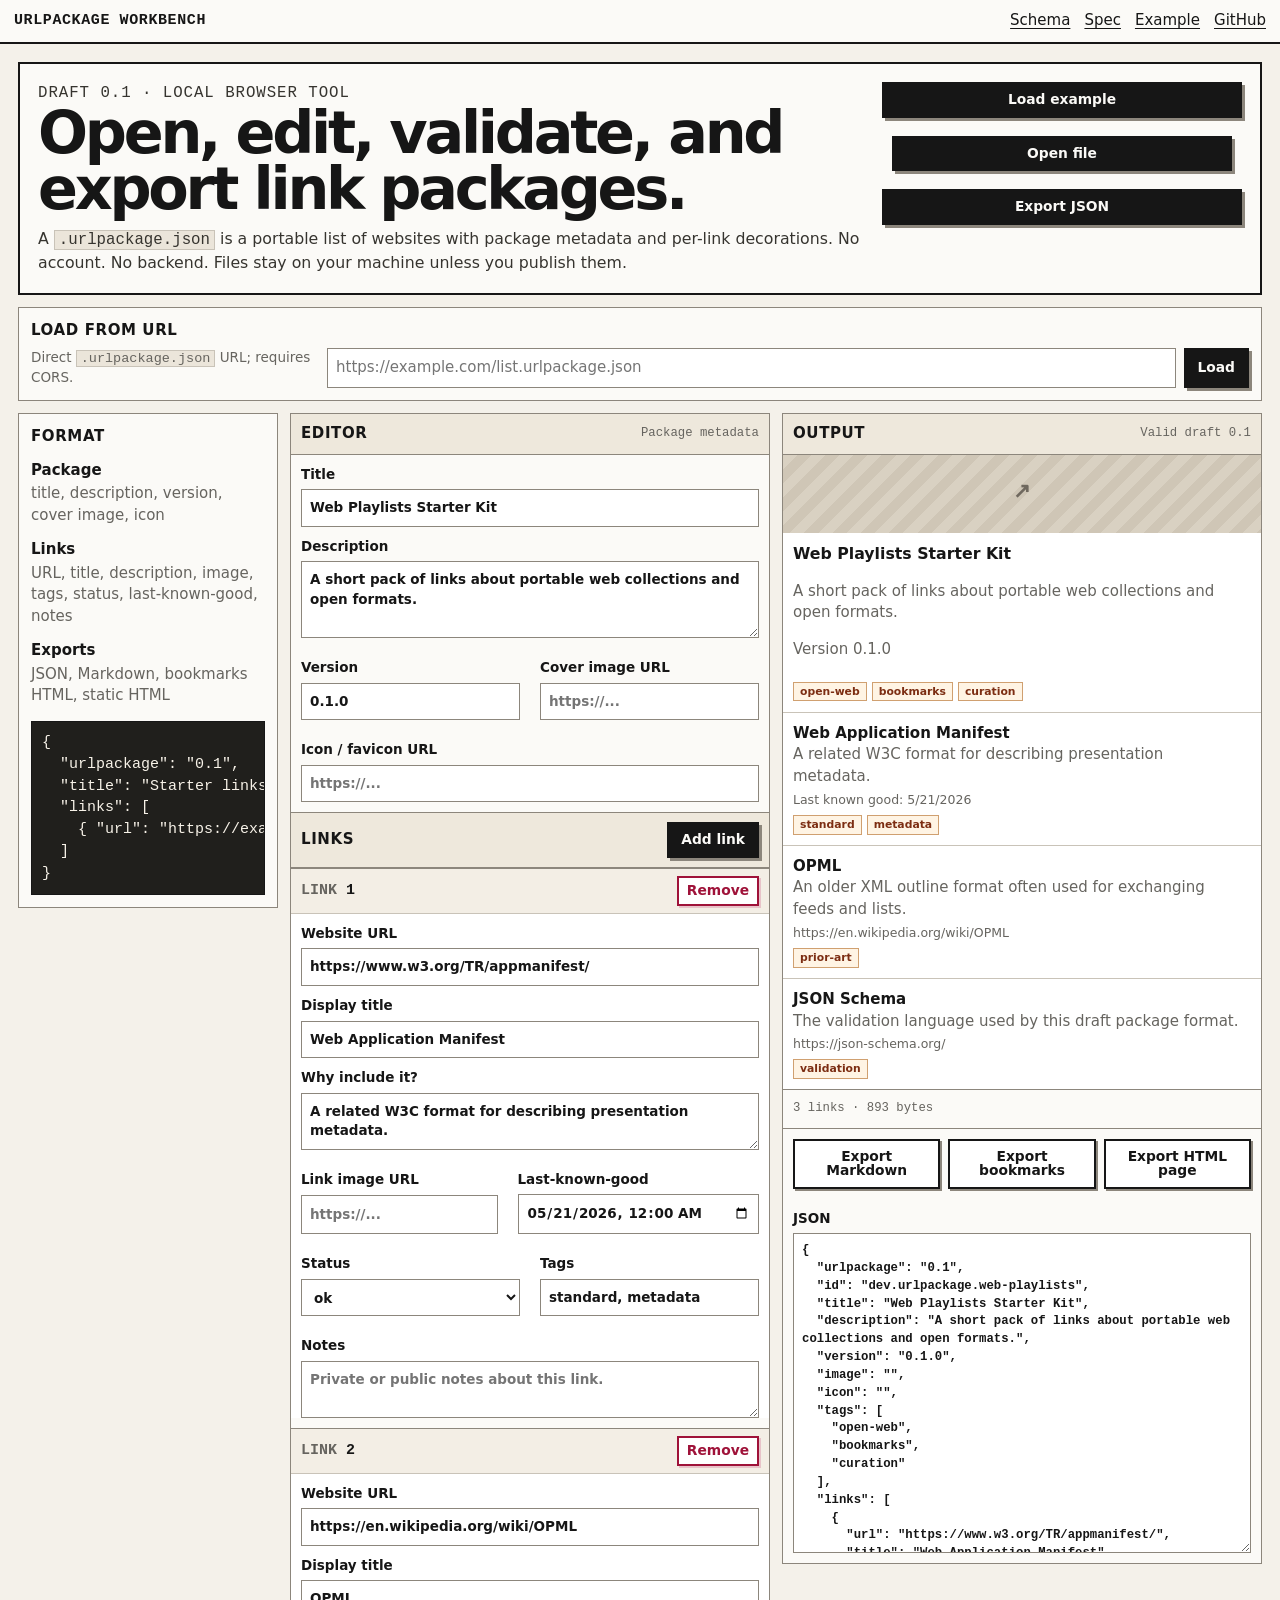
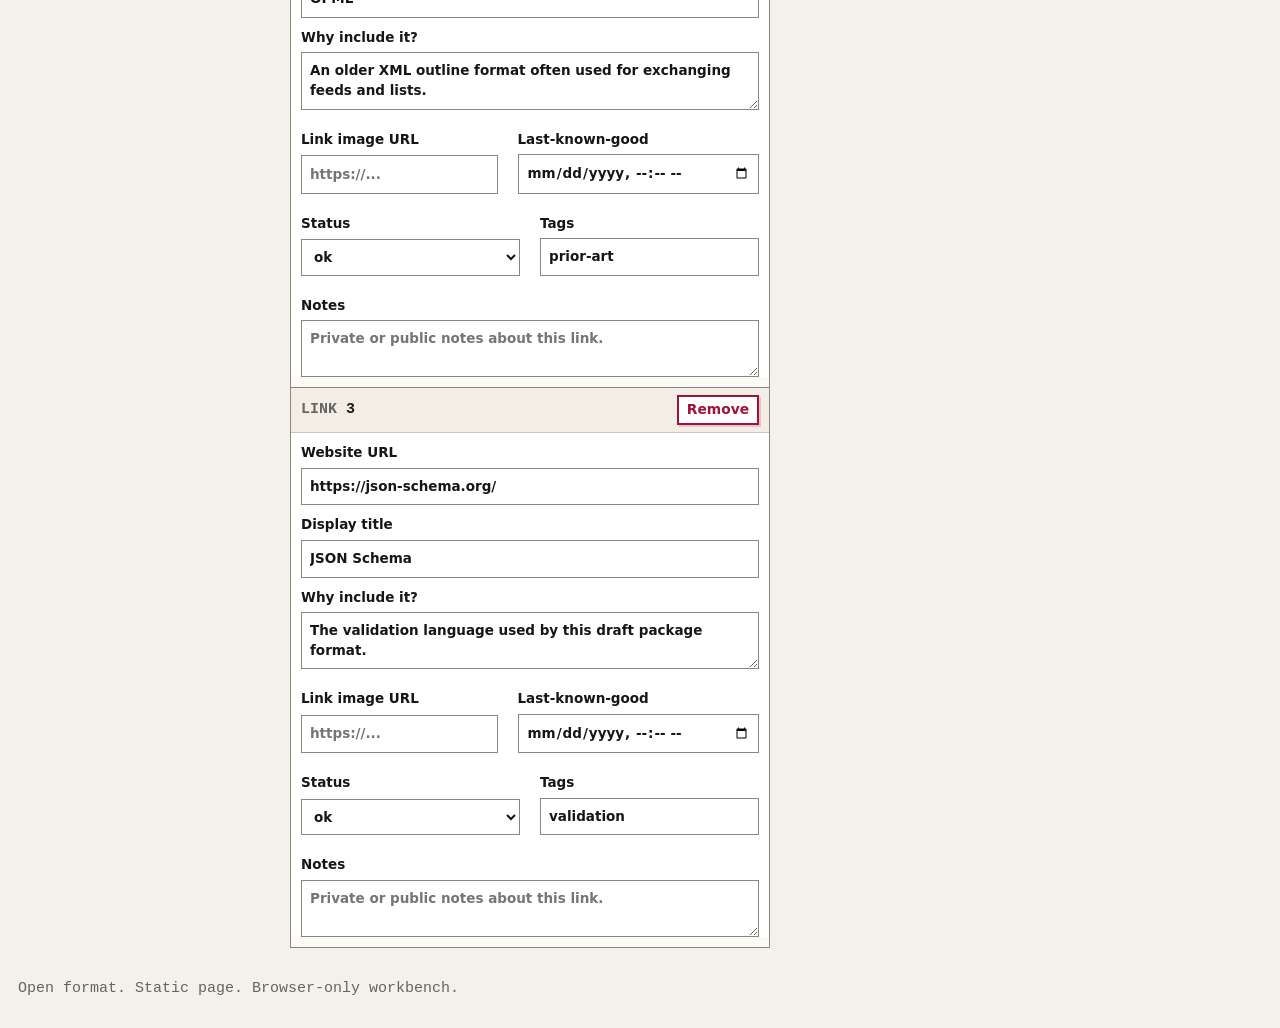
==== commit 377eba85: "Redesign site as utilitarian workbench" ====
--- a/src/index.html
+++ b/src/index.html
@@ -4,88 +4,91 @@
   <meta charset="utf-8">
   <meta name="viewport" content="width=device-width, initial-scale=1">
   <meta name="description" content="URLPackage is an open format and browser tool for portable collections of links.">
-  <title>URLPackage</title>
+  <title>URLPackage Workbench</title>
   <link rel="manifest" href="manifest.webmanifest">
   <link rel="stylesheet" href="style.css">
 </head>
 <body>
+  <header class="topbar">
+    <strong>URLPackage Workbench</strong>
+    <nav>
+      <a href="schema/urlpackage.schema.json">Schema</a>
+      <a href="docs/spec.md">Spec</a>
+      <a href="examples/starter.urlpackage.json">Example</a>
+      <a href="https://github.com/teh33/urlpackage">GitHub</a>
+    </nav>
+  </header>
+
   <main>
-    <nav><strong>URLPackage</strong><a href="https://github.com/teh33/urlpackage">GitHub</a></nav>
-
-    <section class="intro">
-      <p class="eyebrow">Open link packages · draft 0.1</p>
-      <h1>Playlists for the web.</h1>
-      <p>A <code>.urlpackage.json</code> file is a portable, versioned collection of websites with enough metadata for any app to present, edit, bookmark, remix, or publish it.</p>
-      <div class="explain">
-        <div><strong>Package metadata</strong><span>title, description, version, cover image, icon</span></div>
-        <div><strong>Link metadata</strong><span>URL, title, image, tags, notes, last-known-good</span></div>
-        <div><strong>Open exports</strong><span>JSON, Markdown, bookmarks HTML, and static pages</span></div>
+    <section class="brief">
+      <div>
+        <p class="eyebrow">Draft 0.1 · local browser tool</p>
+        <h1>Open, edit, validate, and export link packages.</h1>
+        <p>A <code>.urlpackage.json</code> is a portable list of websites with package metadata and per-link decorations. No account. No backend. Files stay on your machine unless you publish them.</p>
       </div>
-      <div class="actions" aria-label="Start using URLPackage">
-        <button id="load-example">Try the example</button>
-        <label class="button">Open a package <input id="file" type="file" accept=".json,.urlpackage,application/json"></label>
-        <button id="download-json">Download JSON</button>
+      <div class="quick-actions" aria-label="Primary actions">
+        <button id="load-example">Load example</button>
+        <label class="button">Open file <input id="file" type="file" accept=".json,.urlpackage,application/json"></label>
+        <button id="download-json">Export JSON</button>
       </div>
     </section>
 
-    <section class="open-url">
+    <section class="load-panel">
       <div>
-        <p class="eyebrow">Open from the web</p>
-        <h2>Load a package URL</h2>
-        <p class="hint">Paste a direct URL to a <code>.urlpackage.json</code> file. The host must allow browser CORS.</p>
+        <h2>Load from URL</h2>
+        <p class="hint">Direct <code>.urlpackage.json</code> URL; requires CORS.</p>
       </div>
-      <div class="url-loader"><input id="package-url" placeholder="https://example.com/list.urlpackage.json"><button id="load-url">Load URL</button></div>
+      <div class="url-loader"><input id="package-url" placeholder="https://example.com/list.urlpackage.json"><button id="load-url">Load</button></div>
     </section>
 
-    <section class="tool" aria-label="URLPackage editor">
-      <div>
-        <p class="eyebrow">1. Describe the collection</p>
-        <h2>What should apps show before the links?</h2>
-        <p class="hint">This is the package card: what someone sees when they open or share the file.</p>
-        <label>Package title<input id="title" placeholder="Tokyo coffee guide"></label>
-        <label>Short description<textarea id="description" rows="3" placeholder="A curated set of links about..."></textarea></label>
+    <section class="workspace" aria-label="URLPackage editor">
+      <aside class="reference">
+        <h2>Format</h2>
+        <dl>
+          <dt>Package</dt><dd>title, description, version, cover image, icon</dd>
+          <dt>Links</dt><dd>URL, title, description, image, tags, status, last-known-good, notes</dd>
+          <dt>Exports</dt><dd>JSON, Markdown, bookmarks HTML, static HTML</dd>
+        </dl>
+        <pre>{
+  "urlpackage": "0.1",
+  "title": "Starter links",
+  "links": [
+    { "url": "https://example.com" }
+  ]
+}</pre>
+      </aside>
+
+      <section class="editor-pane">
+        <div class="pane-head"><h2>Editor</h2><span>Package metadata</span></div>
+        <label>Title<input id="title" placeholder="Tokyo coffee guide"></label>
+        <label>Description<textarea id="description" rows="3" placeholder="A curated set of links about..."></textarea></label>
         <div class="split">
           <label>Version<input id="version" placeholder="0.1.0"></label>
           <label>Cover image URL<input id="image" placeholder="https://..."></label>
         </div>
         <label>Icon / favicon URL<input id="icon" placeholder="https://..."></label>
 
-        <p class="eyebrow step-label">2. Add links</p>
-        <h2>What websites belong in it?</h2>
-        <p class="hint">Add URLs and the decorations that make them portable outside your browser bookmarks.</p>
+        <div class="pane-head links-head"><h2>Links</h2><button id="add-link">Add link</button></div>
         <div id="links"></div>
-        <button id="add-link">Add another link</button>
-      </div>
+      </section>
 
-      <div>
-        <p class="eyebrow">3. Preview and export</p>
-        <h2>Portable output <span id="status">Ready</span></h2>
-        <p class="hint">Preview the package, then export it as the open JSON format or common sharing formats.</p>
+      <section class="output-pane">
+        <div class="pane-head"><h2>Output</h2><span id="status">Ready</span></div>
         <article id="preview"></article>
         <p id="count"></p>
         <div class="export-grid">
-          <button id="download-markdown">Markdown</button>
-          <button id="download-bookmarks">Bookmarks HTML</button>
-          <button id="download-page">Static page</button>
+          <button id="download-markdown">Export Markdown</button>
+          <button id="download-bookmarks">Export bookmarks</button>
+          <button id="download-page">Export HTML page</button>
         </div>
-        <label>Package JSON<textarea id="json" spellcheck="false"></textarea></label>
-      </div>
+        <label>JSON<textarea id="json" spellcheck="false"></textarea></label>
+      </section>
     </section>
+  </main>
 
-    <section class="vision">
-      <p class="eyebrow">Why this exists</p>
-      <h2>Not bookmarks. Not a silo. A file.</h2>
-      <p>URLPackage is meant to sit above individual URLs and outside any one browser or app. You can attach it to a class, report, blog post, AI prompt, or research trail; someone else can open it, browse it, add to it, and export their own version.</p>
-      <p class="hint">Future <code>.urlpackage</code> bundles can be zip files containing <code>manifest.json</code> plus images and cached metadata. The plain JSON format stays the canonical, easy-to-read base.</p>
-    </section>
-
-    <footer>
-      <span>Open format, no account required.</span>
-      <a href="schema/urlpackage.schema.json">Schema</a>
-      <a href="docs/spec.md">Spec</a>
-      <a href="examples/starter.urlpackage.json">Example</a>
-    </footer>
-  </main>
+  <footer>
+    <span>Open format. Static page. Browser-only workbench.</span>
+  </footer>
   <script src="app.js"></script>
 </body>
 </html>
--- a/src/style.css
+++ b/src/style.css
@@ -1 +1 @@
-:root{color-scheme:light dark;--bg:#faf7f2;--ink:#18181b;--muted:#71717a;--line:#e7e5e4;--accent:#ea580c;--soft:#fff7ed}*{box-sizing:border-box}body{margin:0;background:var(--bg);color:var(--ink);font:16px/1.5 ui-sans-serif,system-ui,-apple-system,BlinkMacSystemFont,"Segoe UI",sans-serif}main{max-width:1040px;margin:0 auto;padding:28px 18px 56px}nav,footer{display:flex;gap:18px;align-items:center}nav{justify-content:space-between}a{color:inherit;text-underline-offset:3px}code{background:#ffedd5;border-radius:5px;padding:1px 5px}.intro{padding:64px 0 34px;max-width:850px}.eyebrow{color:var(--accent);font-weight:800;text-transform:uppercase;letter-spacing:.12em;font-size:.76rem;margin:0 0 8px}h1{font-size:clamp(3.2rem,10vw,7.5rem);line-height:.88;letter-spacing:-.075em;margin:0 0 20px}h2{margin:0 0 6px;font-size:1.35rem}h2 span,#count{color:var(--muted);font-size:.9rem;font-weight:400}.intro>p{font-size:1.28rem;color:#44403c;max-width:760px}.explain{display:grid;grid-template-columns:repeat(3,1fr);gap:10px;margin:24px 0}.explain div,.open-url,.vision{border:1px solid var(--line);border-radius:16px;background:white;padding:16px}.explain span{display:block;color:var(--muted);margin-top:4px}.hint{color:var(--muted);margin:0 0 14px}.actions,.export-grid,.url-loader{display:flex;flex-wrap:wrap;gap:10px}.actions{margin-top:22px}button,.button{border:1px solid var(--ink);background:var(--ink);color:white;border-radius:10px;padding:10px 14px;font-weight:750;cursor:pointer;text-align:center}.button input{display:none}.open-url{display:grid;grid-template-columns:1fr 1.2fr;gap:18px;align-items:end;margin-bottom:32px}.url-loader{align-items:center}.url-loader input{flex:1;min-width:220px}.tool{display:grid;grid-template-columns:1fr 1fr;gap:32px;border-top:1px solid var(--line);padding-top:32px}.step-label{margin-top:30px}label{display:grid;gap:6px;margin:12px 0;font-weight:650}input,textarea,select{width:100%;border:1px solid var(--line);border-radius:10px;padding:10px;background:white;color:var(--ink);font:inherit}input:focus,textarea:focus,select:focus,button:focus-visible,.button:focus-within{outline:3px solid #fed7aa;outline-offset:2px}textarea#json{height:330px;font-family:ui-monospace,SFMono-Regular,Menlo,monospace;font-size:.85rem}.split{display:grid;grid-template-columns:1fr 1fr;gap:12px}.link-row{border:1px solid var(--line);border-radius:14px;padding:12px;margin:12px 0;background:white}.row-head{display:flex;justify-content:space-between;align-items:center}.row-head strong::before{content:"Link ";color:var(--muted);font-weight:600}.remove{background:white;color:#be123c;border-color:#fecdd3;padding:6px 10px}.card{border:1px solid var(--line);border-radius:16px;background:white;overflow:hidden}.cover{height:110px;background:linear-gradient(135deg,#fed7aa,#ea580c);display:grid;place-items:center;color:white;font-size:2rem;font-weight:900}.image-cover{width:100%;object-fit:cover}.card-body,.preview-link{padding:14px}.package-title{display:flex;gap:10px;align-items:center}.package-title img{width:28px;height:28px;border-radius:7px;object-fit:cover}.preview-link{display:grid;grid-template-columns:auto 1fr;gap:12px;border-top:1px solid var(--line);color:inherit;text-decoration:none}.preview-link:hover{background:var(--soft)}.preview-link img{width:56px;height:56px;border-radius:10px;object-fit:cover}.preview-link strong{display:block}.preview-link small{display:block;color:var(--muted);margin-top:4px}.meta{color:var(--muted)}.tag{display:inline-block;margin:8px 6px 0 0;padding:2px 8px;border-radius:999px;background:#ffedd5;color:#9a3412;font-size:.75rem;font-weight:700}.export-grid{margin:12px 0}.export-grid button{background:white;color:var(--ink);border-color:var(--line)}.vision{margin-top:36px;max-width:850px}footer{border-top:1px solid var(--line);margin-top:36px;padding-top:20px;flex-wrap:wrap}footer span{color:var(--muted);margin-right:auto}@media(max-width:800px){.tool,.split,.explain,.open-url{grid-template-columns:1fr}.intro{padding:48px 0 28px}.preview-link{grid-template-columns:1fr}.preview-link img{width:100%;height:120px}}+:root{color-scheme:light;--bg:#f4f1ea;--panel:#fbfaf7;--ink:#161616;--muted:#66645f;--line:#c9c3b8;--line-dark:#8c867c;--accent:#b94712;--ok:#176b3a;--bad:#9f1239}*{box-sizing:border-box}html{font-size:15px}body{margin:0;background:var(--bg);color:var(--ink);font:400 1rem/1.45 ui-sans-serif,system-ui,-apple-system,BlinkMacSystemFont,"Segoe UI",sans-serif}a{color:inherit;text-underline-offset:3px}code,pre,textarea#json{font-family:ui-monospace,SFMono-Regular,Menlo,Consolas,monospace}code{background:#ebe5da;border:1px solid var(--line);padding:0 4px}.topbar{position:sticky;top:0;z-index:2;display:flex;justify-content:space-between;gap:16px;align-items:center;padding:10px 14px;background:var(--panel);border-bottom:2px solid var(--ink)}.topbar nav{display:flex;gap:14px;flex-wrap:wrap}.topbar strong{font-family:ui-monospace,SFMono-Regular,Menlo,Consolas,monospace;text-transform:uppercase;letter-spacing:.04em}main{max-width:1440px;margin:0 auto;padding:18px}.brief{display:grid;grid-template-columns:minmax(0,1fr) 360px;gap:18px;border:2px solid var(--ink);background:var(--panel);padding:18px;margin-bottom:12px}.eyebrow{margin:0 0 8px;color:var(--accent);font-family:ui-monospace,SFMono-Regular,Menlo,Consolas,monospace;font-size:.82rem;text-transform:uppercase;letter-spacing:.06em}h1{font-size:clamp(2rem,4.6vw,4.8rem);line-height:.95;letter-spacing:-.055em;margin:0 0 12px;max-width:980px}h2{font-size:1rem;margin:0;text-transform:uppercase;letter-spacing:.04em}.brief p{max-width:860px;margin:0;color:#36342f;font-size:1.05rem}.quick-actions,.url-loader,.export-grid{display:grid;gap:8px}.quick-actions{align-content:start}.button,button{display:inline-block;border:2px solid var(--ink);border-radius:0;background:var(--ink);color:var(--panel);padding:9px 12px;font:700 .92rem/1 ui-sans-serif,system-ui,sans-serif;text-align:center;cursor:pointer;box-shadow:3px 3px 0 var(--line-dark)}button:hover,.button:hover{transform:translate(1px,1px);box-shadow:2px 2px 0 var(--line-dark)}button:active,.button:active{transform:translate(3px,3px);box-shadow:none}.button input{display:none}.load-panel{display:grid;grid-template-columns:280px 1fr;gap:16px;align-items:end;border:1px solid var(--line-dark);background:var(--panel);padding:12px;margin-bottom:12px}.hint{margin:6px 0 0;color:var(--muted);font-size:.9rem}.url-loader{grid-template-columns:1fr auto}.workspace{display:grid;grid-template-columns:260px minmax(360px,1fr) minmax(360px,1fr);gap:12px;align-items:start}.reference,.editor-pane,.output-pane{background:var(--panel);border:1px solid var(--line-dark);min-width:0}.reference{position:sticky;top:58px;padding:12px}.reference dl{margin:12px 0}.reference dt{font-weight:800;margin-top:12px}.reference dd{margin:2px 0 0;color:var(--muted)}pre{margin:14px 0 0;padding:10px;background:#201f1c;color:#f7f2e8;overflow:auto;border:1px solid var(--ink)}.pane-head{display:flex;justify-content:space-between;gap:12px;align-items:center;border-bottom:1px solid var(--line-dark);background:#eee8dc;padding:9px 10px}.pane-head span,#status,#count{color:var(--muted);font-family:ui-monospace,SFMono-Regular,Menlo,Consolas,monospace;font-size:.82rem}.links-head{margin-top:10px;border-top:1px solid var(--line-dark)}label{display:grid;gap:5px;margin:10px;padding:0;font-weight:700;font-size:.9rem}input,textarea,select{width:100%;border:1px solid var(--line-dark);border-radius:0;background:white;color:var(--ink);font:inherit;padding:8px}input:focus,textarea:focus,select:focus,button:focus-visible,.button:focus-within{outline:2px solid var(--accent);outline-offset:1px}textarea{resize:vertical}.split{display:grid;grid-template-columns:1fr 1fr;gap:0}.link-row{border-top:1px solid var(--line-dark);background:#fff;margin:0}.row-head{display:flex;justify-content:space-between;align-items:center;background:#f3eee5;border-bottom:1px solid var(--line);padding:7px 10px}.row-head strong{font-family:ui-monospace,SFMono-Regular,Menlo,Consolas,monospace}.row-head strong::before{content:"LINK ";color:var(--muted)}.remove{background:white;color:var(--bad);border-color:var(--bad);box-shadow:2px 2px 0 #e8c3c9;padding:6px 8px}.card{background:white;border-bottom:1px solid var(--line-dark)}.cover{height:78px;background:repeating-linear-gradient(135deg,#d9d1c2,#d9d1c2 10px,#cfc6b6 10px,#cfc6b6 20px);display:grid;place-items:center;color:#6f685e;font-family:ui-monospace,SFMono-Regular,Menlo,Consolas,monospace;font-size:1.4rem;font-weight:900}.image-cover{width:100%;object-fit:cover}.card-body,.preview-link{padding:10px}.package-title{display:flex;gap:8px;align-items:center}.package-title img{width:24px;height:24px;border:1px solid var(--line-dark);object-fit:cover}.card h2{font-size:1.05rem;letter-spacing:0;text-transform:none}.meta{color:var(--muted)}.preview-link{display:grid;grid-template-columns:auto 1fr;gap:10px;border-top:1px solid var(--line);color:inherit;text-decoration:none}.preview-link:hover{background:#f6efe3}.preview-link img{width:48px;height:48px;border:1px solid var(--line-dark);object-fit:cover}.preview-link strong{display:block}.preview-link small{display:block;color:var(--muted);margin-top:3px}.tag{display:inline-block;margin:6px 5px 0 0;padding:1px 6px;border:1px solid #d0a070;background:#fff4e4;color:#7c2d12;font-size:.72rem;font-weight:800}.export-grid{grid-template-columns:repeat(3,1fr);padding:10px;border-top:1px solid var(--line-dark)}.export-grid button{background:white;color:var(--ink);box-shadow:2px 2px 0 var(--line-dark)}#count{margin:10px}textarea#json{height:320px;font-size:.82rem}footer{max-width:1440px;margin:0 auto;padding:12px 18px 30px;color:var(--muted);font-family:ui-monospace,SFMono-Regular,Menlo,Consolas,monospace}@media(max-width:1100px){.workspace{grid-template-columns:1fr 1fr}.reference{position:static;grid-column:1/-1}.brief{grid-template-columns:1fr}.quick-actions{grid-template-columns:repeat(3,1fr)}}@media(max-width:760px){main{padding:10px}.topbar{position:static;align-items:flex-start;flex-direction:column}.brief,.load-panel,.workspace,.split,.url-loader,.quick-actions,.export-grid{grid-template-columns:1fr}h1{font-size:2.6rem}.preview-link{grid-template-columns:1fr}.preview-link img{width:100%;height:120px}}
